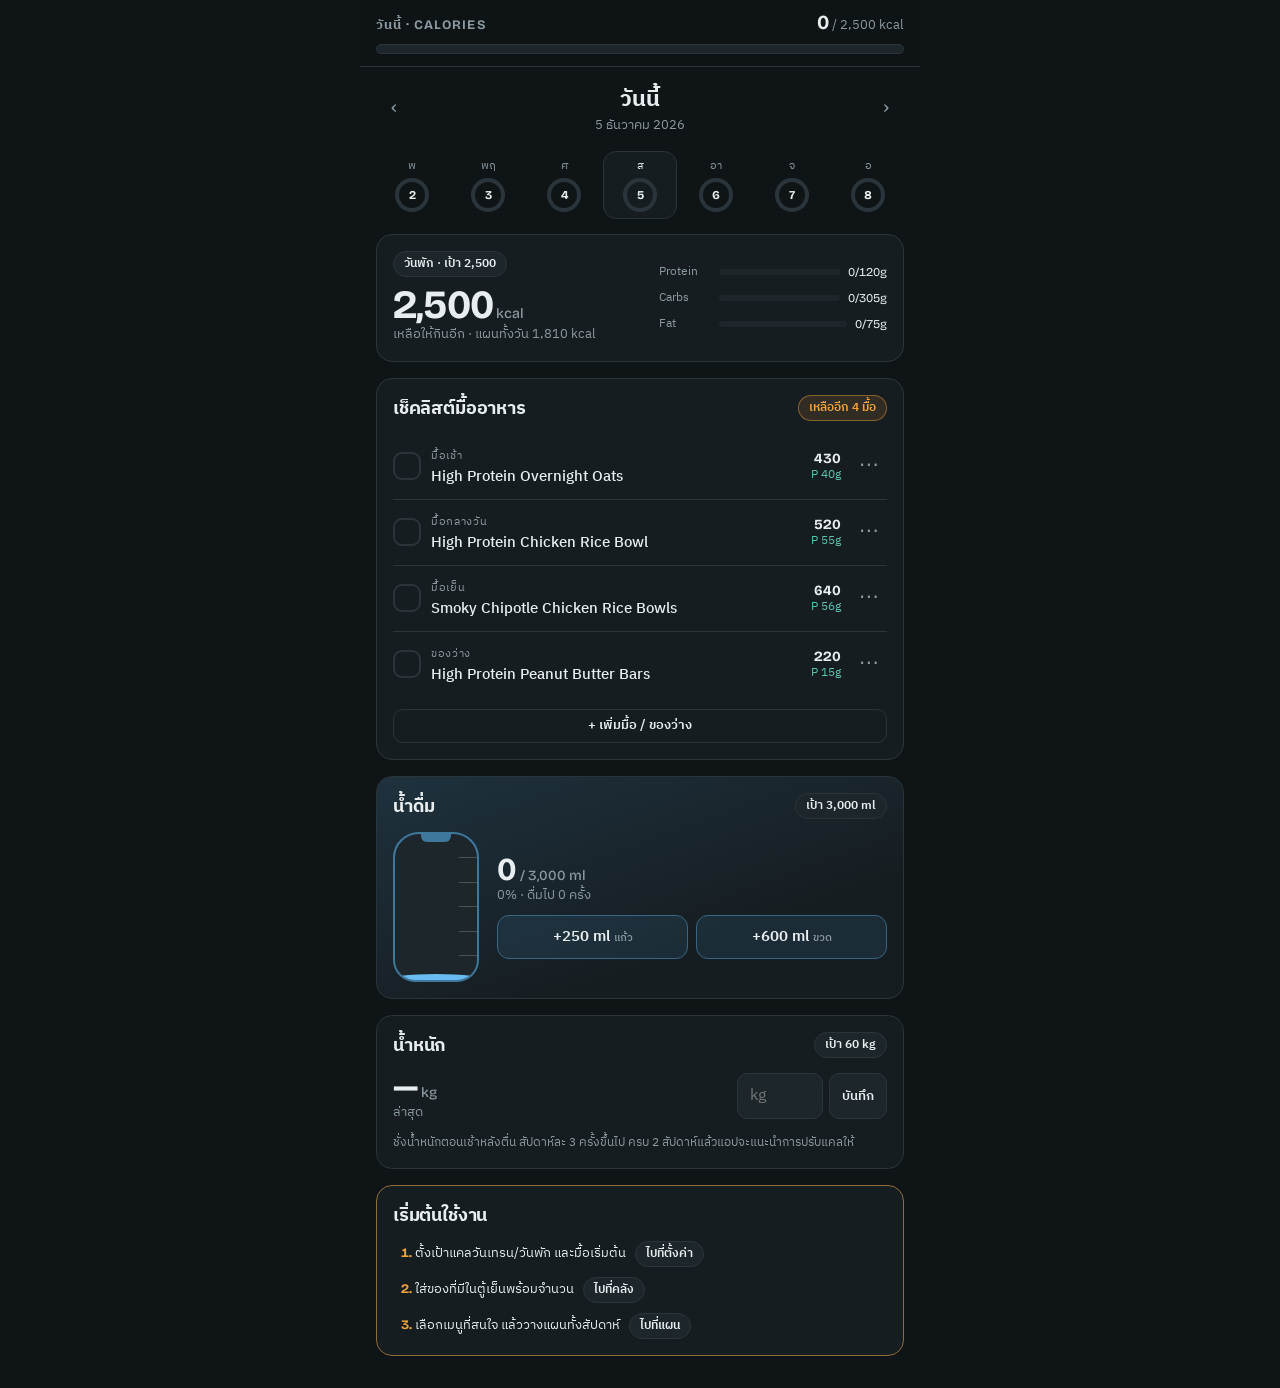
==== meal/index.html @ 60c28402 "Mick Fit v2.0: training + meal prep in one PWA Co-Authored-By: Claude Opus 5.5 <noreply@anthropic.co" ====
<!DOCTYPE html>
<html lang="th" data-mode="dark">
<head>
<meta charset="utf-8">
<meta name="viewport" content="width=device-width, initial-scale=1, viewport-fit=cover">
<meta name="theme-color" content="#0f1417" id="meta-theme">
<title>Mick Meal Prep</title>
<link rel="preconnect" href="https://fonts.googleapis.com">
<link rel="preconnect" href="https://fonts.gstatic.com" crossorigin>
<link href="https://fonts.googleapis.com/css2?family=Bricolage+Grotesque:opsz,wght@12..96,500;12..96,700&family=IBM+Plex+Sans+Thai:wght@400;500;600&display=swap" rel="stylesheet">
<style>
/* Layout: phone-first single column, sticky kcal bar on top, tab bar at bottom, bottom sheets for editing */
:root{
  --bg:#0f1417; --surface:#161d21; --surface-2:#1d262b; --line:#2a353b;
  --text:#e8edef; --muted:#8b9aa1;
  --accent:#f2a33a; --accent-ink:#1d1305;
  --protein:#58c4ae; --carbs:#8ea6ff; --fat:#e889a6; --water:#4fb0ee;
  --good:#6cc38a; --warn:#f0c14b; --bad:#ef6b5b;
  --f-display:"Bricolage Grotesque","IBM Plex Sans Thai",system-ui,sans-serif;
  --f-body:"IBM Plex Sans Thai",system-ui,-apple-system,"Segoe UI",sans-serif;
  --r:16px;
  color-scheme:dark;
}
:root[data-mode="light"]{
  --bg:#eef1f2; --surface:#ffffff; --surface-2:#f4f6f7; --line:#dbe1e4;
  --text:#14191c; --muted:#5d6b72;
  --accent:#c9740a; --accent-ink:#ffffff;
  --protein:#13897a; --carbs:#4a63d6; --fat:#c2416b; --water:#1f86c9;
  --good:#2f8f53; --warn:#a87a00; --bad:#c9392b;
  color-scheme:light;
}
*{box-sizing:border-box}
html,body{height:100%}
body{margin:0;background:var(--bg);color:var(--text);font:400 15px/1.5 var(--f-body);-webkit-tap-highlight-color:transparent;-webkit-text-size-adjust:100%}
body.locked{overflow:hidden}
h1,h2,h3{font-family:var(--f-display);font-weight:700;margin:0;text-wrap:balance;letter-spacing:-.01em}
h2{font-size:18px}
h3{font-size:15px}
button,input,select,textarea{font:inherit;color:inherit}
button{cursor:pointer}
:focus-visible{outline:2px solid var(--accent);outline-offset:2px}
a{color:var(--accent)}
.num{font-family:var(--f-display);font-variant-numeric:tabular-nums}
.muted{color:var(--muted)}
.sm{font-size:13px}

.app{max-width:560px;margin:0 auto;min-height:100%;display:flex;flex-direction:column}
.topbar{position:sticky;top:0;z-index:20;background:color-mix(in srgb,var(--bg) 90%,transparent);-webkit-backdrop-filter:blur(14px);backdrop-filter:blur(14px);padding:calc(env(safe-area-inset-top) + 10px) 16px 12px;border-bottom:1px solid var(--line);display:flex;flex-direction:column;gap:8px}
.kbar-row{display:flex;justify-content:space-between;align-items:baseline;gap:12px}
.brand{font:700 13px var(--f-display);letter-spacing:.08em;text-transform:uppercase;color:var(--muted)}
.kbar-num{font-size:13px;color:var(--muted)}
.kbar-num b{font:700 20px var(--f-display);color:var(--text);font-variant-numeric:tabular-nums}
.track{height:10px;border-radius:99px;background:var(--surface-2);overflow:hidden;border:1px solid var(--line)}
.fill{height:100%;border-radius:99px;background:var(--accent);transition:width .4s ease}
.fill.over{background:var(--warn)}
.track.thin{height:6px;border:0}

main{flex:1;padding:16px 16px 32px;display:flex;flex-direction:column;gap:16px}
.card{background:var(--surface);border:1px solid var(--line);border-radius:var(--r);padding:16px;display:flex;flex-direction:column;gap:12px}
.card-head{display:flex;justify-content:space-between;align-items:center;gap:8px}
.sec-head{display:flex;justify-content:space-between;align-items:center;gap:8px}

.banner{margin:12px 16px 0;padding:10px 12px;border-radius:12px;background:color-mix(in srgb,var(--warn) 14%,var(--surface));border:1px solid color-mix(in srgb,var(--warn) 40%,var(--line));font-size:13px}

/* buttons */
.btn{border:1px solid var(--line);background:var(--surface-2);border-radius:12px;padding:10px 14px;font-weight:600;display:inline-flex;align-items:center;justify-content:center;gap:6px;min-height:42px}
.btn.primary{background:var(--accent);color:var(--accent-ink);border-color:transparent}
.btn.ghost{background:transparent}
.btn.danger{color:var(--bad);background:transparent;border-color:color-mix(in srgb,var(--bad) 40%,var(--line))}
.btn.sm{min-height:34px;padding:6px 12px;font-size:13px;border-radius:10px}
.btn.block{width:100%}
.icon-btn{border:0;background:transparent;width:36px;height:36px;border-radius:10px;display:inline-grid;place-items:center;color:var(--muted);font-size:20px;line-height:1}
.icon-btn:active{background:var(--surface-2)}
.btn-row{display:flex;gap:8px;flex-wrap:wrap}
.btn-row .btn{flex:1}

.pill{display:inline-flex;align-items:center;gap:4px;padding:3px 10px;border-radius:99px;font-size:12px;font-weight:600;border:1px solid var(--line);background:var(--surface-2);white-space:nowrap}
.pill.good{color:var(--good);border-color:color-mix(in srgb,var(--good) 45%,transparent);background:color-mix(in srgb,var(--good) 12%,transparent)}
.pill.warn{color:var(--warn);border-color:color-mix(in srgb,var(--warn) 45%,transparent);background:color-mix(in srgb,var(--warn) 12%,transparent)}
.pill.bad{color:var(--bad);border-color:color-mix(in srgb,var(--bad) 45%,transparent);background:color-mix(in srgb,var(--bad) 12%,transparent)}
.pill.accent{color:var(--accent);border-color:color-mix(in srgb,var(--accent) 45%,transparent);background:color-mix(in srgb,var(--accent) 12%,transparent)}
button.pill{cursor:pointer}

/* today */
.daynav{display:flex;align-items:center;justify-content:space-between;gap:8px}
.daynav h1{font-size:22px}
.daynav .sub{font-size:13px;color:var(--muted)}
.week{display:grid;grid-template-columns:repeat(7,1fr);gap:4px}
.wday{border:0;background:transparent;display:flex;flex-direction:column;align-items:center;gap:4px;padding:6px 0;border-radius:12px;color:var(--muted);font-size:11px}
.wday[aria-current="date"]{background:var(--surface);color:var(--text);outline:1px solid var(--line)}
.ring{width:34px;height:34px;border-radius:50%;display:grid;place-items:center;position:relative}
.ring::after{content:"";position:absolute;inset:4px;border-radius:50%;background:var(--bg)}
.wday[aria-current="date"] .ring::after{background:var(--surface)}
.ring span{position:relative;z-index:1;font:700 12px var(--f-display);color:var(--text)}

.macros{display:grid;grid-template-columns:1.1fr 1fr;gap:16px;align-items:center}
.big{font:700 40px/1 var(--f-display);font-variant-numeric:tabular-nums;letter-spacing:-.02em}
.big small{font-size:14px;color:var(--muted);font-weight:500;letter-spacing:0}
.mrow{display:grid;grid-template-columns:52px 1fr auto;align-items:center;gap:8px;font-size:12px}
.mrow .lbl{color:var(--muted)}
.mrow .val{font-variant-numeric:tabular-nums;font-family:var(--f-display);font-size:12px}
.macro-list{display:flex;flex-direction:column;gap:8px}

.checklist{list-style:none;margin:0;padding:0;display:flex;flex-direction:column}
.check-item{display:grid;grid-template-columns:auto 1fr auto auto;align-items:center;gap:10px;padding:10px 0;border-top:1px solid var(--line)}
.check-item:first-child{border-top:0}
.cbox{width:28px;height:28px;border-radius:9px;border:2px solid var(--line);background:transparent;display:grid;place-items:center;padding:0;color:var(--accent-ink)}
.cbox svg{width:16px;height:16px;opacity:0}
.cbox[aria-pressed="true"]{background:var(--accent);border-color:var(--accent)}
.cbox[aria-pressed="true"] svg{opacity:1}
.ci-main{min-width:0;border:0;background:transparent;text-align:left;padding:0}
.ci-slot{font-size:11px;color:var(--muted);text-transform:uppercase;letter-spacing:.06em}
.ci-name{font-weight:500;overflow:hidden;text-overflow:ellipsis;white-space:nowrap;display:block}
.check-item.done .ci-name{color:var(--muted);text-decoration:line-through;text-decoration-color:color-mix(in srgb,var(--muted) 60%,transparent)}
.ci-kcal{text-align:right;font-size:12px;color:var(--muted);line-height:1.3}
.ci-kcal b{display:block;color:var(--text);font:700 14px var(--f-display);font-variant-numeric:tabular-nums}

/* water */
.water-card{background:linear-gradient(160deg,color-mix(in srgb,var(--water) 14%,var(--surface)),var(--surface) 70%)}
.water-body{display:grid;grid-template-columns:86px 1fr;gap:18px;align-items:center}
.bottle{width:86px;height:150px;border-radius:26px 26px 22px 22px;border:2px solid color-mix(in srgb,var(--water) 55%,var(--line));position:relative;overflow:hidden;background:var(--surface-2)}
.bottle::before{content:"";position:absolute;top:-2px;left:26px;right:26px;height:10px;background:color-mix(in srgb,var(--water) 55%,var(--line));border-radius:0 0 6px 6px;z-index:2}
.bottle .wfill{position:absolute;left:0;right:0;bottom:0;background:linear-gradient(180deg,color-mix(in srgb,var(--water) 85%,white),var(--water));transition:height .5s ease}
.bottle .wfill::before{content:"";position:absolute;top:-6px;left:-10%;width:120%;height:12px;border-radius:50%;background:color-mix(in srgb,var(--water) 85%,white)}
.bottle .marks{position:absolute;inset:0;display:flex;flex-direction:column;justify-content:space-evenly;z-index:1;pointer-events:none}
.bottle .marks i{display:block;height:1px;width:18px;margin-left:auto;background:color-mix(in srgb,var(--text) 22%,transparent)}
.wnum{font:700 32px/1 var(--f-display);font-variant-numeric:tabular-nums}
.wnum small{font-size:14px;color:var(--muted);font-weight:500}
.wbtns{display:grid;grid-template-columns:1fr 1fr;gap:8px;margin-top:10px}
.wbtn{border:1px solid color-mix(in srgb,var(--water) 40%,var(--line));background:color-mix(in srgb,var(--water) 10%,transparent);color:var(--text);border-radius:12px;min-height:44px;font-weight:600}
.wcustom{display:flex;gap:8px;margin-top:8px}
.wcustom input{flex:1;min-width:0}

/* lists */
.search{width:100%}
.chips{display:flex;gap:6px;overflow-x:auto;padding-bottom:2px;scrollbar-width:none}
.chips::-webkit-scrollbar{display:none}
.chip{border:1px solid var(--line);background:transparent;border-radius:99px;padding:6px 12px;font-size:13px;white-space:nowrap;color:var(--muted)}
.chip[aria-pressed="true"]{background:var(--text);color:var(--bg);border-color:var(--text)}
.list{display:flex;flex-direction:column;gap:10px}
.item{background:var(--surface);border:1px solid var(--line);border-radius:14px;padding:14px;display:grid;grid-template-columns:1fr auto;gap:6px 12px;align-items:center;text-align:left;width:100%}
.item .t{font-weight:600}
.item .meta{font-size:12px;color:var(--muted);display:flex;gap:10px;flex-wrap:wrap}
.item .kc{text-align:right;font:700 18px var(--f-display);font-variant-numeric:tabular-nums}
.item .kc small{display:block;font:500 11px var(--f-body);color:var(--muted)}
.mtag{font-variant-numeric:tabular-nums}
.mtag.p{color:var(--protein)} .mtag.c{color:var(--carbs)} .mtag.f{color:var(--fat)}
.empty{padding:28px 16px;text-align:center;color:var(--muted);border:1px dashed var(--line);border-radius:14px;display:flex;flex-direction:column;gap:12px;align-items:center}

.seg{display:grid;grid-template-columns:1fr 1fr;background:var(--surface);border:1px solid var(--line);border-radius:12px;padding:3px}
.seg button{border:0;background:transparent;border-radius:9px;padding:8px;font-weight:600;color:var(--muted)}
.seg button[aria-pressed="true"]{background:var(--surface-2);color:var(--text);box-shadow:0 1px 0 var(--line)}

.stock-row{display:grid;grid-template-columns:1fr auto;gap:4px 10px;align-items:center;padding:12px 0;border-top:1px solid var(--line)}
.stock-row:first-child{border-top:0}
.stock-row .nm{border:0;background:transparent;text-align:left;padding:0;font-weight:500}
.stock-row .sub{font-size:12px;color:var(--muted);grid-column:1/-1;display:flex;gap:10px;flex-wrap:wrap}
.shop-row{display:grid;grid-template-columns:auto 1fr auto;gap:10px;align-items:center;padding:12px 0;border-top:1px solid var(--line)}
.shop-row:first-child{border-top:0}
.cat-h{font-size:11px;letter-spacing:.08em;text-transform:uppercase;color:var(--muted);margin-top:4px}

.stat-grid{display:grid;grid-template-columns:repeat(3,1fr);gap:8px}
.stat{background:var(--surface-2);border-radius:12px;padding:10px;display:flex;flex-direction:column;gap:2px}
.stat b{font:700 18px var(--f-display);font-variant-numeric:tabular-nums}
.stat span{font-size:11px;color:var(--muted)}

/* forms */
input[type=text],input[type=number],input[type=url],input[type=date],input[type=search],select,textarea{width:100%;background:var(--surface-2);border:1px solid var(--line);border-radius:10px;padding:10px 12px;min-height:42px;font-size:16px}
textarea{min-height:110px;resize:vertical;line-height:1.5}
.fld{display:flex;flex-direction:column;gap:4px}
.fld>span,.mini>span{font-size:12px;color:var(--muted)}
.grid2{display:grid;grid-template-columns:1fr 1fr;gap:10px}
.grid4{display:grid;grid-template-columns:repeat(4,1fr);gap:8px}
.grid4 input{padding:10px 8px}
.form{display:flex;flex-direction:column;gap:12px}
.rows{display:flex;flex-direction:column;gap:8px}
.row-ed{display:grid;grid-template-columns:repeat(6,1fr) 32px;gap:6px;align-items:end;padding:10px;border:1px solid var(--line);border-radius:12px;background:color-mix(in srgb,var(--surface-2) 50%,transparent)}
.row-ed .mini{display:flex;flex-direction:column;gap:2px;min-width:0}
.row-ed .mini input{padding:8px;min-height:38px;font-size:15px}
.w6{grid-column:span 6}.w4{grid-column:span 4}.w3{grid-column:span 3}.w2{grid-column:span 2}.w1{grid-column:span 1}
.row-ed .del{grid-column:7;grid-row:1;align-self:start}
.divider{height:1px;background:var(--line);margin:4px 0}
.hint{font-size:12px;color:var(--muted)}

/* detail */
.d-macros{display:grid;grid-template-columns:repeat(4,1fr);gap:8px}
.d-macros div{background:var(--surface-2);border-radius:12px;padding:10px 8px;text-align:center}
.d-macros b{display:block;font:700 18px var(--f-display);font-variant-numeric:tabular-nums}
.d-macros span{font-size:11px;color:var(--muted)}
.ing{list-style:none;margin:0;padding:0}
.ing li{display:flex;justify-content:space-between;gap:12px;padding:8px 0;border-top:1px solid var(--line)}
.ing li .num{white-space:nowrap}
.ing li:first-child{border-top:0}
.steps{white-space:pre-wrap;margin:0}
.source{display:flex;gap:12px;align-items:center;padding:12px;border-radius:12px;border:1px solid var(--line);background:var(--surface-2)}
.source .bk{width:34px;height:44px;border-radius:4px 8px 8px 4px;background:var(--accent);flex:none;box-shadow:inset 4px 0 0 color-mix(in srgb,black 25%,transparent)}
.link-out{font-size:13px;overflow-wrap:anywhere}

/* sheet */
#sheet-wrap{position:fixed;inset:0;z-index:50;display:flex;align-items:flex-end;justify-content:center}
#sheet-wrap[hidden]{display:none}
.backdrop{position:absolute;inset:0;background:rgb(0 0 0 / .55);border:0;padding:0}
#sheet{position:relative;width:100%;max-width:560px;max-height:92%;background:var(--surface);border-radius:20px 20px 0 0;border:1px solid var(--line);border-bottom:0;display:flex;flex-direction:column;animation:up .22s ease}
@keyframes up{from{transform:translateY(24px);opacity:.6}to{transform:none;opacity:1}}
#sheet>header{display:flex;justify-content:space-between;align-items:center;padding:14px 12px 10px 18px;border-bottom:1px solid var(--line)}
#sheet-body{overflow-y:auto;padding:16px 18px;display:flex;flex-direction:column;gap:14px;-webkit-overflow-scrolling:touch}
#sheet-foot{padding:12px 18px calc(12px + env(safe-area-inset-bottom));border-top:1px solid var(--line);display:flex;gap:8px}
#sheet-foot:empty{display:none}
#sheet-foot .btn{flex:1}

#confirm{position:fixed;inset:0;z-index:60;display:grid;place-items:center;padding:24px;background:rgb(0 0 0 / .55)}
#confirm[hidden]{display:none}
#confirm .box{background:var(--surface);border:1px solid var(--line);border-radius:18px;padding:18px;max-width:340px;width:100%;display:flex;flex-direction:column;gap:14px}

#viewer{position:fixed;inset:0;z-index:80;background:#000;overflow:auto;-webkit-overflow-scrolling:touch;padding:calc(env(safe-area-inset-top) + 52px) 0 calc(env(safe-area-inset-bottom) + 16px)}
#viewer[hidden]{display:none}
#viewer img{display:block;width:100%;max-width:900px;margin:0 auto}
.viewer-x{position:fixed;top:calc(env(safe-area-inset-top) + 8px);right:12px;width:40px;height:40px;border-radius:50%;border:0;background:rgb(255 255 255 / .16);color:#fff;font-size:24px;z-index:81}
.item.has-img{grid-template-columns:72px 1fr auto;padding:10px;gap:4px 12px}
.item.has-img .meta{margin-top:2px}
.thumb{width:72px;height:72px;border-radius:10px;object-fit:cover;grid-row:span 1;background:var(--surface-2);display:block}
.thumb.ph{background:repeating-linear-gradient(135deg,var(--surface-2) 0 8px,var(--line) 8px 9px)}
.hero{width:100%;aspect-ratio:16/10;object-fit:cover;border-radius:14px;display:block;background:var(--surface-2)}
.desc{margin:0;color:var(--muted);font-style:italic}
ol.steps{margin:0;padding-left:22px;display:flex;flex-direction:column;gap:10px;white-space:normal}
ol.steps li::marker{color:var(--accent);font-family:var(--f-display);font-weight:700}
.img-ed{display:flex;flex-direction:column;gap:8px}
.img-ed img{width:100%;aspect-ratio:16/10;object-fit:cover;border-radius:12px}
.img-ed .ph{display:grid;place-items:center;aspect-ratio:16/10;border:1px dashed var(--line);border-radius:12px;color:var(--muted);font-size:13px}
.seg.seg3{grid-template-columns:1fr 1fr 1fr}
.seg.seg3 button{font-size:13px;padding:8px 4px}
.sortbar{display:flex;align-items:center;gap:10px}
.sortbar .seg{flex:1}
.sortbar .seg button{font-size:12px;padding:6px}
.ing li .nm{flex:1}
.mk{width:20px;height:20px;border-radius:50%;flex:none;display:grid;place-items:center;font:700 11px var(--f-display);border:1px solid var(--line);color:var(--muted);margin-top:2px}
.mk.good{background:color-mix(in srgb,var(--good) 18%,transparent);color:var(--good);border-color:color-mix(in srgb,var(--good) 45%,transparent)}
.mk.warn{background:color-mix(in srgb,var(--warn) 18%,transparent);color:var(--warn);border-color:color-mix(in srgb,var(--warn) 45%,transparent)}
.mk.bad{background:color-mix(in srgb,var(--bad) 16%,transparent);color:var(--bad);border-color:color-mix(in srgb,var(--bad) 45%,transparent)}
.cov{border:1px solid var(--line);background:var(--surface-2);border-radius:12px;padding:12px;display:flex;flex-direction:column;gap:8px}
.cov-head{display:flex;justify-content:space-between;align-items:center;gap:8px}
.cov .btn{align-self:flex-start}
.btn.fav-on{color:var(--accent);border-color:color-mix(in srgb,var(--accent) 50%,var(--line))}
.star{color:var(--accent)}
.cook-row{display:flex;align-items:center;gap:8px;padding:10px 0;border-top:1px solid var(--line)}
.cook-row:first-child{border-top:0}
.cook-main{flex:1;min-width:0;display:flex;gap:10px;align-items:center;border:0;background:transparent;padding:0;text-align:left}
.cook-main .t{display:block;font-weight:600;line-height:1.3}
.cook-main .meta{display:flex;gap:8px;align-items:center;flex-wrap:wrap;font-size:12px;color:var(--muted);margin-top:2px}
.cook-main .miss{display:block;font-size:12px;color:var(--bad);margin-top:3px}
.cook-main .miss.ok{color:var(--good)}
.thumb.sm{width:54px;height:54px;border-radius:9px;flex:none}
.stk{display:block;font-size:12px;color:var(--muted);margin-top:1px}
.stk.short,.stk.low{color:var(--warn)}.stk.out,.stk.miss{color:var(--bad)}
.nowrap{white-space:nowrap}
.buy{color:var(--accent);font-weight:600}
.portion{display:flex;align-items:center;gap:6px;padding:8px 12px;border:1px solid var(--line);border-radius:12px;font-size:14px}
.portion .icon-btn{border:1px solid var(--line);width:34px;height:34px}
.portion b{min-width:24px;text-align:center;font-size:18px}
.wbtn small{font-weight:500;color:var(--muted);font-size:11px}
.box-tag{color:var(--protein);font-weight:600}
.quick{display:flex;flex-direction:column;gap:6px;border-top:1px solid var(--line);padding-top:10px}
.chip.box{border-color:color-mix(in srgb,var(--protein) 50%,var(--line));color:var(--text)}
.chips.wrap{flex-wrap:wrap;overflow:visible}
.wk{gap:8px;padding:12px 14px}
.wk.is-today{border-color:color-mix(in srgb,var(--accent) 60%,var(--line))}
.wk.is-past{opacity:.6}
.wk-date{border:0;background:none;padding:0;text-align:left;font-size:15px}
.wk-list{display:flex;flex-direction:column;gap:2px}
.wk-e{border:0;background:none;padding:6px 0;text-align:left;font-size:14px;border-top:1px dashed var(--line);display:block;width:100%}
.wk-e:first-child{border-top:0}
.wk-e.done{color:var(--muted);text-decoration:line-through}
.wk-e .muted{font-size:12px;margin-right:4px}
.wt-row{display:flex;justify-content:space-between;align-items:center;gap:12px}
.wt-in{display:flex;gap:6px;width:150px}
.wt-in input{min-width:0}
.spark{width:100%;height:64px;display:block}
.days7{display:grid;grid-template-columns:repeat(7,1fr);gap:4px}
.days7 .chip{padding:6px 0;text-align:center}
.danger-zone summary{cursor:pointer;color:var(--bad);font-size:13px;font-weight:600}
.danger-zone[open]{display:flex;flex-direction:column;gap:8px}
details.done-list summary{cursor:pointer;list-style:none}
.onboard{border-color:color-mix(in srgb,var(--accent) 50%,var(--line))}
.onboard .pill{margin-left:6px}
#toast{position:fixed;left:50%;bottom:16px;transform:translate(-50%,20px);background:var(--text);color:var(--bg);padding:10px 16px;border-radius:12px;font-size:14px;font-weight:500;opacity:0;pointer-events:none;transition:.25s;z-index:70;max-width:calc(100% - 32px)}
#toast.show{opacity:1;transform:translate(-50%,0)}

nav.tabs{position:fixed;left:0;right:0;bottom:0;z-index:30;background:var(--surface);border-top:1px solid var(--line);padding:6px 8px calc(6px + env(safe-area-inset-bottom));display:flex;justify-content:center}
nav.tabs .inner{width:100%;max-width:560px;display:grid;grid-template-columns:repeat(5,1fr)}
.tab{border:0;background:transparent;color:var(--muted);display:flex;flex-direction:column;align-items:center;gap:2px;font:500 11px var(--f-body);padding:6px 0;border-radius:12px;position:relative}
.tab svg{width:23px;height:23px}
.tab[aria-current="page"]{color:var(--accent)}
.tab .badge{position:absolute;top:2px;left:calc(50% + 8px);min-width:17px;height:17px;border-radius:99px;background:var(--bad);color:#fff;font:700 10px/17px var(--f-display);padding:0 4px}
svg.i{fill:none;stroke:currentColor;stroke-width:1.8;stroke-linecap:round;stroke-linejoin:round}

.skel{height:84px;border-radius:var(--r);background:linear-gradient(90deg,var(--surface),var(--surface-2),var(--surface));background-size:200% 100%;animation:sh 1.2s infinite linear}
@keyframes sh{to{background-position:-200% 0}}
@media (prefers-reduced-motion:reduce){*{animation:none!important;transition:none!important}}
@media (max-width:380px){.macros{grid-template-columns:1fr}.big{font-size:34px}}
</style>
</head>
<body>
<div class="app">
  <header class="topbar" id="top"></header>
  <div id="banner"></div>
  <main id="view"></main>
</div>

<!-- Tab bar lives in the Mick Fit shell (../index.html); views switch via #today #plan #menu #stock #config -->

<div id="sheet-wrap" hidden>
  <button class="backdrop" data-act="sheet-close" aria-label="ปิด"></button>
  <section id="sheet" role="dialog" aria-modal="true" aria-labelledby="sheet-title">
    <header><h2 id="sheet-title"></h2><button class="icon-btn" data-act="sheet-close" aria-label="ปิด">×</button></header>
    <div id="sheet-body"></div>
    <footer id="sheet-foot"></footer>
  </section>
</div>

<div id="confirm" hidden>
  <div class="box" role="alertdialog" aria-labelledby="confirm-msg">
    <div id="confirm-msg"></div>
    <div class="btn-row"><button class="btn" data-act="confirm-no">ยกเลิก</button><button class="btn danger" data-act="confirm-yes" id="confirm-yes">ลบ</button></div>
  </div>
</div>
<div id="toast" role="status" aria-live="polite"></div>
<div id="viewer" hidden role="dialog" aria-modal="true" aria-label="หน้าต้นฉบับ"><button class="viewer-x" data-act="viewer-close" aria-label="ปิด">×</button><img id="viewer-img" alt=""></div>

<script>
/* ---------- helpers ---------- */
const $ = (s, r = document) => r.querySelector(s);
const esc = s => String(s ?? '').replace(/[&<>"']/g, c => ({'&':'&amp;','<':'&lt;','>':'&gt;','"':'&quot;',"'":'&#39;'}[c]));
const uid = () => Math.random().toString(36).slice(2, 10);
const clone = o => JSON.parse(JSON.stringify(o));
const num = v => { const n = parseFloat(v); return isFinite(n) ? n : 0; };
const fmt = n => Math.round(num(n)).toLocaleString('en-US');
const money = n => 'A$' + num(n).toFixed(2);
const dkey = d => d.getFullYear() + '-' + String(d.getMonth() + 1).padStart(2, '0') + '-' + String(d.getDate()).padStart(2, '0');
const todayKey = () => dkey(new Date());
const kdate = k => { const [y, m, d] = k.split('-').map(Number); return new Date(y, m - 1, d); };
const addDays = (k, n) => { const d = kdate(k); d.setDate(d.getDate() + n); return dkey(d); };
const thDate = (k, o) => kdate(k).toLocaleDateString('th-TH-u-ca-gregory', o);
const safeUrl = u => /^https?:\/\//i.test(String(u || '').trim()) ? String(u).trim() : '';
const host = u => { try { return new URL(u).hostname.replace(/^www\./, ''); } catch (e) { return u; } };
const ICON = {
  plan:'<rect x="3" y="4" width="18" height="17" rx="3"/><path d="M3 9h18M8 2.5v3M16 2.5v3M7 13h3M7 17h3M14 13h3M14 17h3"/>',
  today:'<rect x="3" y="5" width="18" height="16" rx="3"/><path d="M8 3v4M16 3v4M8.5 13.5l2.5 2.5 4.5-5"/>',
  menu:'<path d="M5 5.5A2.5 2.5 0 0 1 7.5 3H19v15H7.5A2.5 2.5 0 0 0 5 20.5z"/><path d="M5 20.5A2.5 2.5 0 0 1 7.5 18H19v3H7.5"/><path d="M9 7.5h6"/>',
  prep:'<rect x="3" y="9" width="18" height="11" rx="2.5"/><path d="M2 9h20M8 9V6.5A1.5 1.5 0 0 1 9.5 5h5A1.5 1.5 0 0 1 16 6.5V9M8 14h8"/>',
  stock:'<path d="M3.5 10h17l-1.8 9.2a1.5 1.5 0 0 1-1.5 1.3H6.8a1.5 1.5 0 0 1-1.5-1.3z"/><path d="M8 10l4-6 4 6M9.5 14v3M14.5 14v3"/>',
  config:'<path d="M4 7h9M17 7h3M4 17h3M11 17h9"/><circle cx="15" cy="7" r="2"/><circle cx="9" cy="17" r="2"/>'
};
const svg = k => `<svg class="i" viewBox="0 0 24 24" aria-hidden="true">${ICON[k]}</svg>`;
const CHECK = '<svg viewBox="0 0 24 24" aria-hidden="true" fill="none" stroke="currentColor" stroke-width="3" stroke-linecap="round" stroke-linejoin="round"><path d="M5 12.5l4.5 4.5L19 7.5"/></svg>';

/* ---------- state ---------- */
const DEFAULT_SETTINGS = {
  kcal: 2800, protein: 120, carbs: 380, fat: 80, water: 3000, cup: 250, bottle: 600, theme: 'dark',
  rest: { kcal: 2500, protein: 120, carbs: 305, fat: 75 }, trainDays: [0, 1, 2, 3, 5],
  goalKg: 60, gainRate: 0.25, favs: [], quick: [], filter: { minP: 0, maxKcal: 0, exclude: '', lowVeg: false },
  slots: [{ id: 's1', name: 'มื้อเช้า', recipeId: '' }, { id: 's2', name: 'มื้อกลางวัน', recipeId: '' }, { id: 's3', name: 'มื้อเย็น', recipeId: '' }]
};
const S = { settings: clone(DEFAULT_SETTINGS), body: { weights: [] }, base: [], over: {}, recipes: [], preps: [], pantry: [], days: {} };
const UI = { tab: 'today', sel: todayKey(), cat: 'ทั้งหมด', book: 'ทั้งหมด', sort: 'book', planSeg: 'week', week: '', q: '', seg: 'have', loaded: false, mode: 'loading', readOnly: false };

const SAMPLE = () => ({
  settings: { slots: [
    { id: 's1', name: 'มื้อเช้า', recipeId: 'ep-02' }, { id: 's2', name: 'มื้อกลางวัน', recipeId: 'ep-41' },
    { id: 's3', name: 'มื้อเย็น', recipeId: 'ff-01' }, { id: 's4', name: 'ของว่าง', recipeId: 'ep-10' }] },
  preps: [], pantry: [], days: {}, body: { weights: [] }
});
const baseRecipe = id => S.base.find(r => r.id === id);
function rebuildRecipes() {
  const out = [], seen = new Set();
  S.base.forEach(b => { const o = S.over[b.id]; seen.add(b.id); if (o && o.deleted) return; out.push(o ? { ...b, ...o, cookbook: true } : { ...b, cookbook: true }); });
  Object.values(S.over).forEach(o => { if (!seen.has(o.id) && !o.deleted) out.push(o); });
  S.recipes = out;
}
const imgSrc = r => r && (r.imageAsset ? '/_blob/' + r.imageAsset : r.imageData || r.image || '');
const servingsOf = r => { const y = String(r && r.yield || ''); const m = y.match(/(\d+)\s*servings/i) || y.match(/(\d+)/); return m ? +m[1] : 1; };
const qtyNum = q => { const s = String(q ?? '').trim(); let m = s.match(/^(\d+)\/(\d+)/); if (m) return m[1] / m[2]; m = s.match(/^\d+(?:\.\d+)?/); return m ? +m[0] : NaN; };

const recipe = id => S.recipes.find(r => r.id === id);
const daysBetween = (a, b) => Math.round((kdate(b) - kdate(a)) / 864e5);
/* train / rest day: read from the training program (gtl.program.v1, written by the training screens).
   A day switched by hand on the วันนี้ page (d.mode) still wins. trainDays is only a fallback before
   the training screens have saved a program. */
const PROG_KEY = 'gtl.program.v1', DOW = ['sun', 'mon', 'tue', 'wed', 'thu', 'fri', 'sat'];
let progRest; // { mon: false, ..., sun: true } or null; undefined = read again
function programRest() {
  if (progRest === undefined) {
    try { const p = JSON.parse(localStorage.getItem(PROG_KEY) || 'null'); progRest = p && p.days ? Object.fromEntries(DOW.map(d => [d, !!(p.days[d] && p.days[d].rest)])) : null; } catch (e) { progRest = null; }
  }
  return progRest;
}
const isTrain = k => { const d = S.days[k]; if (d && d.mode) return d.mode === 'train'; const pr = programRest(); return pr ? !pr[DOW[kdate(k).getDay()]] : (S.settings.trainDays || []).includes(kdate(k).getDay()); };
function targetsFor(k) {
  const st = S.settings, r = st.rest || {};
  return isTrain(k) ? { kcal: num(st.kcal), protein: num(st.protein), carbs: num(st.carbs), fat: num(st.fat), train: true }
    : { kcal: num(r.kcal) || num(st.kcal), protein: num(r.protein) || num(st.protein), carbs: num(r.carbs) || num(st.carbs), fat: num(r.fat) || num(st.fat), train: false };
}
const weekStart = k => addDays(k, -((kdate(k).getDay() + 6) % 7));
const prep = id => S.preps.find(p => p.id === id);
const boxExp = p => p.cookedOn ? addDays(p.cookedOn, num(p.shelfDays) || 3) : '';
const boxDaysLeft = p => p.cookedOn ? daysBetween(todayKey(), boxExp(p)) : null;
const boxesAvail = () => S.preps.filter(p => p.cookedOn && num(p.boxesLeft) > 0);
function expiryText(n) { return n == null ? '' : n < 0 ? `เลยวันหมดอายุ ${-n} วัน` : n === 0 ? 'หมดอายุวันนี้' : n === 1 ? 'หมดอายุพรุ่งนี้' : `หมดอายุใน ${n} วัน`; }
const expiryCls = n => n == null ? '' : n <= 0 ? 'bad' : n <= 1 ? 'warn' : '';
const macrosOf = e => {
  const r = e.recipeId && recipe(e.recipeId);
  const s = r ? num(e.servings || 1) : 1;
  const src = r || e;
  return { kcal: num(src.kcal) * s, protein: num(src.protein) * s, carbs: num(src.carbs) * s, fat: num(src.fat) * s };
};
const entryName = e => { const r = e.recipeId && recipe(e.recipeId); return r ? r.name + (num(e.servings) !== 1 && e.servings ? ` ×${e.servings}` : '') : (e.name || 'ไม่ระบุ'); };
const makeDay = k => ({ date: k, water: 0, waterLog: [], entries: (S.settings.slots || []).map((s, i) => ({ id: `t${i}-${s.id || i}`, slot: s.name, recipeId: s.recipeId || '', servings: 1, name: '', kcal: 0, protein: 0, carbs: 0, fat: 0, done: false })) });
const getDay = k => S.days[k] || makeDay(k);
const ensureDay = k => { if (!S.days[k]) S.days[k] = makeDay(k); return S.days[k]; };
const totals = day => day.entries.filter(e => e.done).reduce((a, e) => { const m = macrosOf(e); a.kcal += m.kcal; a.protein += m.protein; a.carbs += m.carbs; a.fat += m.fat; return a; }, { kcal: 0, protein: 0, carbs: 0, fat: 0 });
const planned = day => day.entries.reduce((a, e) => a + macrosOf(e).kcal, 0);
const shopList = () => S.pantry.filter(p => p.status !== 'have' || p.toBuy);
const ingPrice = i => i.price !== '' && i.price != null ? num(i.price) : num((findPantry(i) || {}).price);
const prepCost = p => (p.ingredients || []).reduce((a, i) => a + ingPrice(i), 0);

/* ---------- pantry ↔ recipe matching ---------- */
const TH = [
  ['อกไก่', 'chicken breast'], ['สะโพกไก่', 'chicken thigh'], ['ไก่งวงบด', 'turkey mince'], ['ไก่งวง', 'turkey'], ['ไก่บด', 'chicken mince'], ['ไก่', 'chicken'],
  ['หมูสับ', 'pork mince'], ['หมูบด', 'pork mince'], ['สันในหมู', 'pork tenderloin'], ['หมู', 'pork'], ['เบคอน', 'bacon'], ['แฮม', 'ham'],
  ['เนื้อบด', 'beef mince'], ['เนื้อสับ', 'beef mince'], ['สเต็ก', 'steak'], ['เนื้อวัว', 'beef'], ['เนื้อ', 'beef'],
  ['แซลมอน', 'salmon'], ['ทูน่า', 'tuna'], ['กุ้ง', 'prawn, shrimp'], ['ปลาคอด', 'cod'], ['ปลา', 'fish'], ['เต้าหู้', 'tofu'],
  ['ไข่ขาว', 'egg white'], ['ไข่', 'egg'],
  ['ข้าวหอมมะลิ', 'jasmine rice, white rice, rice'], ['ข้าวกล้อง', 'brown rice'], ['ข้าวบาสมาติ', 'basmati rice'], ['ข้าว', 'rice'],
  ['ข้าวโอ๊ต', 'oat'], ['โอ๊ต', 'oat'], ['พาสต้า', 'pasta, penne, spaghetti, macaroni'], ['สปาเก็ตตี้', 'spaghetti'], ['บะหมี่', 'noodle'], ['เส้น', 'noodle'],
  ['ขนมปัง', 'bread'], ['แผ่นแป้ง', 'tortilla, wrap'], ['ตอร์ติญ่า', 'tortilla'], ['แป้งสาลี', 'plain flour'], ['แป้ง', 'flour'],
  ['มันหวาน', 'sweet potato'], ['มันฝรั่ง', 'potato'], ['คูสคูส', 'couscous'], ['ควินัว', 'quinoa'],
  ['นมจืด', 'milk'], ['นม', 'milk'], ['กรีกโยเกิร์ต', 'greek yogurt'], ['โยเกิร์ต', 'yogurt'], ['สกีร์', 'skyr'],
  ['ครีมชีส', 'cream cheese'], ['คอทเทจชีส', 'cottage cheese'], ['เชดดาร์', 'cheddar'], ['มอสซาเรลลา', 'mozzarella'], ['พาร์เมซาน', 'parmesan'], ['เฟต้า', 'feta'], ['ริคอตต้า', 'ricotta'], ['ชีส', 'cheese'], ['เนย', 'butter'],
  ['น้ำผึ้ง', 'honey'], ['เมเปิ้ล', 'maple syrup'], ['ซีอิ๊ว', 'soy sauce'], ['ซอสถั่วเหลือง', 'soy sauce'], ['น้ำปลา', 'fish sauce'], ['ซอสหอยนางรม', 'oyster sauce'],
  ['ซอสมะเขือเทศ', 'ketchup'], ['มายองเนส', 'mayonnaise'], ['มัสตาร์ด', 'mustard'], ['ศรีราชา', 'sriracha'], ['ซอสพริก', 'hot sauce, chilli sauce'], ['ซอสบาร์บีคิว', 'bbq sauce'],
  ['น้ำมันมะกอก', 'olive oil, cooking oil, neutral oil, oil'], ['น้ำมัน', 'oil'], ['น้ำส้มสายชู', 'vinegar'],
  ['กระเทียมผง', 'garlic powder'], ['กระเทียม', 'garlic'], ['หอมใหญ่', 'onion'], ['หัวหอม', 'onion'], ['ต้นหอม', 'spring onion'], ['ขิง', 'ginger'], ['พริกหยวก', 'bell pepper'], ['พริกหวาน', 'bell pepper'], ['พริก', 'chilli'],
  ['บรอกโคลี', 'broccoli'], ['ผักโขม', 'spinach'], ['มะเขือเทศ', 'tomato'], ['ข้าวโพด', 'sweetcorn, corn'], ['แครอท', 'carrot'], ['เห็ด', 'mushroom'], ['ผักกาดหอม', 'lettuce'], ['แตงกวา', 'cucumber'], ['อะโวคาโด', 'avocado'], ['ถั่วดำ', 'black bean'], ['ถั่วลันเตา', 'pea'], ['ถั่วลูกไก่', 'chickpea'],
  ['มะนาว', 'lime, lemon'], ['เลมอน', 'lemon'], ['กล้วย', 'banana'], ['สตรอว์เบอร์รี', 'strawberry'], ['บลูเบอร์รี', 'blueberry'], ['ราสเบอร์รี', 'raspberry'], ['แอปเปิ้ล', 'apple'], ['มะม่วง', 'mango'], ['สับปะรด', 'pineapple'],
  ['อัลมอนด์', 'almond'], ['เนยถั่ว', 'peanut butter'], ['ถั่วลิสง', 'peanut'], ['เมล็ดเจีย', 'chia seed'], ['งา', 'sesame'],
  ['เวย์', 'whey protein powder, whey protein, protein powder'], ['กราโนล่า', 'granola'], ['ซีเรียล', 'cereal'], ['ช็อกโกแลต', 'chocolate'], ['โกโก้', 'cocoa'], ['น้ำตาล', 'sugar'], ['ผงฟู', 'baking powder'], ['วานิลลา', 'vanilla'],
  ['ปาปริก้า', 'paprika'], ['ยี่หร่า', 'cumin'], ['อบเชย', 'cinnamon'], ['ออริกาโน', 'oregano'], ['พริกไทย', 'black pepper'], ['เกลือ', 'salt']
].sort((a, b) => b[0].length - a[0].length);
const DROP = new Set('raw skinless boneless fresh frozen dry dried canned tinned drained rinsed finely thinly roughly chopped diced sliced grated minced crushed shredded cubed large medium small extra light lowfat low fat reduced free plain 0 unsweetened natural lean cooked uncooked readytoeat ready to eat semiskimmed skimmed whole ripe peeled deveined cut into piece pieces of a an the pinch handful optional taste for serving garnish and or about approx kcal per weight trimmed divided beaten softened melted room temperature pack packet bunch clove cloves can tin x'.split(' '));
const EXCL = new Set(['vinegar', 'wine', 'flour', 'noodle', 'paper', 'powder', 'sauce', 'stock', 'broth', 'extract', 'oil', 'butter', 'seed', 'paste', 'flake', 'cube', 'bouillon', 'syrup', 'chip', 'crumb', 'breadcrumb', 'cake', 'ketchup', 'mayonnaise']);
const sing = w => w.length > 4 && w.endsWith('ies') ? w.slice(0, -3) + 'y' : w.length > 4 && w.endsWith('oes') ? w.slice(0, -2) : w.length > 3 && w.endsWith('s') && !w.endsWith('ss') ? w.slice(0, -1) : w;
const toks = s => String(s || '').toLowerCase().replace(/\([^)]*\)?/g, ' ').split(/[,;:]/)[0].replace(/low-fat|semi-skimmed|ready-to-eat|reduced-fat|fat-free/g, ' ').split(/[^a-zà-ÿ]+/).filter(Boolean).map(sing).filter(w => !DROP.has(w));
const ingCache = new Map();
function ingInfo(i) {
  const k = i.name; if (ingCache.has(k)) return ingCache.get(k);
  const t = toks(i.name), raw = String(i.name || '').toLowerCase();
  const optional = /optional|to serve|for serving|garnish|toppings?\b/.test(raw) && !i.qty;
  const basic = !t.length || /^(salt|black pepper|pepper|salt pepper|water|ice|cooking spray|ground black pepper|cold water|boiling water)$/.test(t.join(' ')) || (t.length <= 2 && t.includes('water'));
  const v = { t, optional, basic, label: (String(i.name || '').split(/[,(]/)[0].trim() || i.name) };
  ingCache.set(k, v); return v;
}
function keysOf(p) {
  const out = [], nm = String(p.name || '');
  String(p.aliases || '').split(',').map(x => x.trim()).filter(Boolean).forEach(x => out.push(x));
  const th = TH.find(([t]) => nm.includes(t)); if (th) th[1].split(',').forEach(x => out.push(x.trim()));
  if (/[a-z]/i.test(nm)) out.push(nm);
  const ts = out.map(toks).filter(t => t.length);
  ts.slice().forEach(t => { const h = t[t.length - 1]; if (t.length > 1 && HEAD.has(h)) ts.push([h]); });
  return ts;
}
const HEAD = new Set(['rice', 'milk', 'yogurt', 'pasta', 'noodle', 'cheese', 'bread', 'oat', 'sugar', 'tortilla', 'quinoa', 'couscous', 'honey']);
let keyCache = { sig: '', map: new Map() };
function pantryKeys() {
  const sig = S.pantry.map(p => p.id + '|' + p.name + '|' + (p.aliases || '')).join('~');
  if (keyCache.sig !== sig) { keyCache = { sig, map: new Map(S.pantry.map(p => [p.id, keysOf(p)])) }; }
  return keyCache.map;
}
const kmatch = (kt, it) => kt.every(w => it.includes(w)) && !it.some(w => EXCL.has(w) && !kt.includes(w));
function findPantry(ing) {
  const info = ingInfo(ing), km = pantryKeys();
  let best = null, bestLen = 0;
  for (const p of S.pantry) for (const kt of km.get(p.id) || []) if (kt.length > bestLen && kmatch(kt, info.t)) { best = p; bestLen = kt.length; }
  return best;
}
/* units: mass (g), volume (ml), count */
const UNIT = { g: ['m', 1], gram: ['m', 1], grams: ['m', 1], 'กรัม': ['m', 1], kg: ['m', 1000], 'กก': ['m', 1000], 'กิโล': ['m', 1000], 'กิโลกรัม': ['m', 1000], oz: ['m', 28.35], lb: ['m', 453.6],
  ml: ['v', 1], 'มล': ['v', 1], l: ['v', 1000], 'ลิตร': ['v', 1000], tsp: ['v', 5], 'ช้อนชา': ['v', 5], tbsp: ['v', 15], 'ช้อนโต๊ะ': ['v', 15], cup: ['v', 250], cups: ['v', 250],
  '': ['c', 1], 'ฟอง': ['c', 1], 'ชิ้น': ['c', 1], 'ลูก': ['c', 1], 'อัน': ['c', 1], 'แผ่น': ['c', 1], 'ตัว': ['c', 1], pcs: ['c', 1], pc: ['c', 1], piece: ['c', 1], pieces: ['c', 1], slice: ['c', 1], slices: ['c', 1] };
const unitOf = u => UNIT[String(u ?? '').trim().toLowerCase().replace(/\.$/, '')] || null;
function toBase(q, u) { const n = qtyNum(q), d = unitOf(u); return isNaN(n) || !d ? null : { d: d[0], v: n * d[1] }; }
function fromBase(v, d) {
  if (d === 'm') return v >= 1000 ? `${+(v / 1000).toFixed(2)} kg` : `${Math.round(v)} g`;
  if (d === 'v') return v >= 1000 ? `${+(v / 1000).toFixed(2)} L` : `${Math.round(v)} ml`;
  return `${+v.toFixed(1)} ชิ้น`;
}
const sameDim = (a, b) => a && b && (a.d === b.d || (a.d !== 'c' && b.d !== 'c'));
const scaleQty = (q, f) => { if (f === 1) return q; const n = qtyNum(q); return isNaN(n) ? q : +(n * f).toFixed(2); };

function coverage(r, factor = 1, ingsArg) {
  const ings = ingsArg || r.ingredients || [];
  const rows = ings.map(i => {
    const info = ingInfo(i);
    if (info.basic || info.optional) return { i, info, st: info.basic ? 'basic' : 'opt' };
    const p = findPantry(i);
    return { i, info, p, need: toBase(scaleQty(i.qty, factor), i.unit) };
  });
  const tot = new Map();
  rows.forEach(x => { if (!x.p || !x.need) return; const t = tot.get(x.p.id); if (!t) tot.set(x.p.id, { ...x.need }); else if (sameDim(t, x.need)) t.v += x.need.v; else t.bad = true; });
  rows.forEach(x => {
    if (x.st) return;
    const p = x.p;
    if (!p) { x.st = 'miss'; return; }
    if (p.status === 'out') { x.st = 'out'; return; }
    const t = tot.get(p.id), stock = toBase(p.qty, p.unit);
    x.stock = stock;
    if (t && !t.bad && stock && sameDim(t, stock)) {
      x.approx = t.d !== stock.d; x.total = t;
      if (stock.v + 1e-9 < t.v) { x.st = 'short'; x.lack = t.v - stock.v; x.lackD = t.d; return; }
    } else if (t || (p.qty !== '' && p.qty != null)) x.nocmp = true;
    x.st = p.status === 'low' ? 'low' : 'have';
  });
  const need = rows.filter(x => x.st !== 'basic' && x.st !== 'opt');
  const have = need.filter(x => x.st === 'have' || x.st === 'low');
  const missing = need.filter(x => x.st === 'out' || x.st === 'miss');
  const seen = new Set(), short = need.filter(x => x.st === 'short' && !seen.has(x.p.id) && seen.add(x.p.id));
  return { rows, need: need.length, have: have.length, missing, short, low: need.filter(x => x.st === 'low'),
    ok: !missing.length && !short.length, pct: need.length ? (have.length + 0.5 * need.filter(x => x.st === 'short').length) / need.length : 0 };
}
const isFav = id => (S.settings.favs || []).includes(id);
const CATS = [
  ['โปรตีน', 'chicken beef pork turkey fish salmon tuna prawn shrimp egg tofu cod ham bacon mince steak sausage lamb tempeh seitan sea bass'],
  ['นม & ชีส', 'milk yogurt cheese skyr cream butter cheddar mozzarella parmesan feta ricotta cottage'],
  ['ข้าว & แป้ง', 'rice pasta noodle bread oat flour tortilla wrap potato quinoa couscous cereal granola bun bagel penne spaghetti macaroni orzo bulgur'],
  ['ผัก & ผลไม้', 'lettuce spinach broccoli onion pepper tomato cucumber carrot mushroom zucchini cabbage kale asparagu pea bean cauliflower aubergine celery corn sweetcorn avocado banana berry strawberry blueberry raspberry apple lemon lime mango pineapple garlic ginger chilli peach pear orange herb basil coriander parsley'],
  ['ซอส & เครื่องปรุง', 'sauce oil vinegar honey salt spice paprika cumin mustard ketchup mayonnaise sugar syrup seasoning stock cinnamon oregano soy sriracha vanilla cocoa chocolate peanut almond nut seed'],
  ['อาหารเสริม', 'whey protein powder gainer creatine']
].map(([c, w]) => [c, new Set(w.split(' '))]);
function catGuess(p) {
  const ts = keysOf(p).flat();
  if (ts.some(t => t === 'whey' || t === 'gainer' || t === 'creatine')) return 'อาหารเสริม';
  for (const [c, set] of CATS) if (ts.some(t => set.has(t))) return c;
  return 'อื่นๆ';
}
const catOf = p => p.category || catGuess(p);
const expDays = p => p.expires ? daysBetween(todayKey(), p.expires) : null;
function recipesUsing(p) {
  const ks = keysOf(p);
  return S.recipes.filter(r => passFilter(r) && (r.ingredients || []).some(i => { const it = ingInfo(i).t; return ks.some(kt => kmatch(kt, it)); }));
}
function expiryCard() {
  const items = S.pantry.filter(p => p.status !== 'out' && p.expires && expDays(p) <= 3).sort((a, b) => expDays(a) - expDays(b));
  if (!items.length) return '';
  return `<section class="card exp-card"><div class="card-head"><h2>ใช้ก่อนหมดอายุ</h2><span class="pill warn">${items.length} อย่าง</span></div><div>
    ${items.map(p => { const n = expDays(p), rs = recipesUsing(p).map(r => [r, coverage(r)]).sort((a, b) => gap(a[1]) - gap(b[1]) || b[0].protein - a[0].protein).slice(0, 2); return `<div class="cook-row" style="flex-direction:column;align-items:stretch;gap:6px">
      <div class="cov-head"><button class="nm" data-act="stock-edit" data-id="${p.id}" style="border:0;background:none;padding:0;text-align:left;font-weight:600">${esc(p.name)} <span class="muted num sm">${esc(p.qty ?? '')} ${esc(p.unit || '')}</span></button><span class="pill ${expiryCls(n)}" style="padding:1px 8px">${expiryText(n)}</span></div>
      ${rs.length ? `<div class="chips wrap">${rs.map(([r, cv]) => `<button class="chip" data-act="open-recipe" data-id="${r.id}">${esc(r.name)} · ${cv.ok ? 'ของครบ' : `ขาด ${gap(cv)}`}</button>`).join('')}</div>` : ''}</div>`; }).join('')}
  </div></section>`;
}
const VEG = new Set('lettuce spinach broccoli onion bell tomato cucumber carrot mushroom zucchini courgette cabbage kale asparagu pea cauliflower aubergine eggplant celery rocket salad sweetcorn corn edamame slaw spring'.split(' '));
const vegCount = r => (r.ingredients || []).filter(i => ingInfo(i).t.some(t => VEG.has(t))).length;
function passFilter(r) {
  const f = S.settings.filter || {};
  if (num(f.minP) && num(r.protein) < num(f.minP)) return false;
  if (num(f.maxKcal) && num(r.kcal) > num(f.maxKcal)) return false;
  if (f.lowVeg && vegCount(r) >= 3) return false;
  const ex = String(f.exclude || '').toLowerCase().split(',').map(x => x.trim()).filter(Boolean);
  if (ex.length && (r.ingredients || []).some(i => ex.some(w => String(i.name || '').toLowerCase().includes(w)))) return false;
  return true;
}
const filterCount = () => { const f = S.settings.filter || {}; return (num(f.minP) ? 1 : 0) + (num(f.maxKcal) ? 1 : 0) + (f.lowVeg ? 1 : 0) + (String(f.exclude || '').trim() ? 1 : 0); };
function openFilter() {
  openSheet({ title: 'ตัวกรองเมนู', draft: clone(S.settings.filter || {}), render: d => `<div class="form">
    <label class="fld"><span>Protein ขั้นต่ำต่อ serving</span><select id="f-minP" data-bind="minP" data-type="num">${[0, 25, 30, 40, 50].map(v => `<option value="${v}" ${num(d.minP) === v ? 'selected' : ''}>${v ? '≥ ' + v + ' g' : 'ไม่จำกัด'}</option>`).join('')}</select></label>
    ${field('kcal สูงสุดต่อ serving (0 = ไม่จำกัด)', 'maxKcal', d.maxKcal || '', 'num')}
    ${field('ซ่อนเมนูที่มีวัตถุดิบเหล่านี้ (อังกฤษ คั่นด้วย ,)', 'exclude', d.exclude, 'text', 'เช่น mushroom, spinach, prawn')}
    <label class="fld" style="flex-direction:row;align-items:center;gap:10px"><input id="f-lowVeg" type="checkbox" data-bind="lowVeg" ${d.lowVeg ? 'checked' : ''} style="width:22px;height:22px;min-height:0"><span style="font-size:14px;color:var(--text)">ซ่อนเมนูที่มีผักตั้งแต่ 3 อย่างขึ้นไป</span></label>
    <p class="hint" style="margin:0">ตัวกรองใช้กับรายการเมนูและคำแนะนำในหน้า “ทำอะไรได้” ด้วย</p></div>`,
    footer: () => '<button class="btn" data-act="filter-clear">ล้างตัวกรอง</button><button class="btn primary" data-act="sheet-save">ใช้ตัวกรอง</button>',
    onSave: d => { S.settings.filter = { minP: num(d.minP), maxKcal: num(d.maxKcal), exclude: d.exclude || '', lowVeg: !!d.lowVeg }; save('settings'); } });
}
/* body weight: one log for the whole app, stored where the training Body page keeps it */
const BW_KEY = 'gtl.bw.v1';
function bwRead() { try { const b = JSON.parse(localStorage.getItem(BW_KEY) || '{}'); return b && typeof b === 'object' ? b : {}; } catch (e) { return {}; } }
const bwList = () => Object.values(bwRead()).filter(x => x && x.date && x.kg != null && x.kg !== '').map(x => ({ date: x.date, kg: x.kg }));
function weightStats() {
  const w = bwList().slice().sort((a, b) => a.date < b.date ? -1 : 1), t = todayKey();
  const avg = (from, to) => { const xs = w.filter(x => x.date >= addDays(t, from) && x.date <= addDays(t, to)).map(x => num(x.kg)); return xs.length ? xs.reduce((a, b) => a + b, 0) / xs.length : null; };
  const a7 = avg(-6, 0), p7 = avg(-13, -7);
  return { w, a7, p7, rate: a7 != null && p7 != null ? a7 - p7 : null };
}
function sparkline(w, goal) {
  const pts = w.slice(-30); if (pts.length < 2) return '';
  const vs = pts.map(x => num(x.kg)), lo = Math.min(...vs) - 0.3, hi = Math.max(...vs) + 0.3, W = 300, H = 64;
  const X = i => 4 + i * (W - 8) / (pts.length - 1), Y = v => H - 6 - (v - lo) / (hi - lo) * (H - 12);
  const path = pts.map((x, i) => `${i ? 'L' : 'M'}${X(i).toFixed(1)},${Y(num(x.kg)).toFixed(1)}`).join('');
  const last = pts.length - 1;
  return `<svg class="spark" viewBox="0 0 ${W} ${H}" role="img" aria-label="กราฟน้ำหนัก ${pts.length} ครั้งล่าสุด"><path d="${path} L${X(last)},${H} L${X(0)},${H}Z" fill="color-mix(in srgb,var(--protein) 14%,transparent)"/><path d="${path}" fill="none" stroke="var(--protein)" stroke-width="2" stroke-linejoin="round"/><circle cx="${X(last)}" cy="${Y(vs[last])}" r="3.5" fill="var(--protein)"/></svg>`;
}
function weightCard() {
  const st = S.settings, { w, a7, rate } = weightStats(), cur = w.find(x => x.date === UI.sel), last = w[w.length - 1];
  const target = num(st.gainRate) || 0.25, goal = num(st.goalKg);
  const recent = st.lastAdjust && daysBetween(st.lastAdjust, todayKey()) < 14;
  let tip = '';
  if (goal && last && num(last.kg) >= goal) tip = `<div class="sm" style="color:var(--good)">ถึงน้ำหนักเป้าหมาย ${goal} kg แล้ว ลองตั้งเป้าใหม่ในตั้งค่า</div>`;
  else if (rate == null) tip = '<div class="hint">ชั่งน้ำหนักตอนเช้าหลังตื่น สัปดาห์ละ 3 ครั้งขึ้นไป ครบ 2 สัปดาห์แล้วแอปจะแนะนำการปรับแคลให้</div>';
  else if (recent) tip = `<div class="hint">ปรับแคลไปเมื่อ ${esc(thDate(st.lastAdjust, { day: 'numeric', month: 'short' }))} รอดูผลให้ครบ 2 สัปดาห์ก่อนปรับอีก</div>`;
  else if (rate < target - 0.15) tip = `<div class="cov"><div class="sm">น้ำหนักขึ้น ${rate.toFixed(2)} kg/สัปดาห์ ช้ากว่าเป้า ${target} kg/สัปดาห์</div><button class="btn sm" data-act="weight-adjust" data-n="200">เพิ่มเป้าแคล 200 kcal/วัน</button></div>`;
  else if (rate > target + 0.25) tip = `<div class="cov"><div class="sm">น้ำหนักขึ้น ${rate.toFixed(2)} kg/สัปดาห์ เร็วกว่าเป้า อาจเป็นไขมันมากเกินไป</div><button class="btn sm" data-act="weight-adjust" data-n="-150">ลดเป้าแคล 150 kcal/วัน</button></div>`;
  else tip = `<div class="sm" style="color:var(--good)">ขึ้น ${rate.toFixed(2)} kg/สัปดาห์ ใกล้เป้า ${target} kg ดีแล้ว ใช้เป้าแคลเดิมต่อ</div>`;
  return `<section class="card"><div class="card-head"><h2>น้ำหนัก</h2>${goal ? `<span class="pill">เป้า ${goal} kg</span>` : ''}</div>
    <div class="wt-row"><div><div class="wnum">${a7 != null ? a7.toFixed(1) : (last ? num(last.kg).toFixed(1) : '—')}<small> kg</small></div><div class="muted sm">${a7 != null ? 'เฉลี่ย 7 วันล่าสุด' : 'ล่าสุด'}${rate != null ? ` · ${rate >= 0 ? '+' : ''}${rate.toFixed(2)} kg/สัปดาห์` : ''}</div></div>
      <div class="wt-in"><input id="weight-kg" type="number" inputmode="decimal" step="0.1" placeholder="kg" value="${cur ? esc(cur.kg) : ''}" aria-label="น้ำหนักวันนี้ (kg)"><button class="btn sm" data-act="weight-save">${cur ? 'แก้' : 'บันทึก'}</button></div></div>
    ${sparkline(w, goal)}${tip}</section>`;
}
function toPantryUnit(v, d, p) { const u = unitOf(p.unit); if (u && (u[0] === d || (u[0] !== 'c' && d !== 'c'))) return { qty: +(v / u[1]).toFixed(2), unit: p.unit }; const f = fromBase(v, d).split(' '); return { qty: +f[0], unit: f[1] === 'ชิ้น' ? '' : f[1] }; }
function addMissingToShop(r, factor = 1, ingsArg) {
  const cv = coverage(r, factor, ingsArg); let n = 0;
  cv.missing.forEach(x => {
    const amt = x.need ? toPantryUnit(x.need.v, x.need.d, x.p || { unit: x.i.unit }) : null;
    if (x.p) { if (!x.p.toBuy) { x.p.toBuy = true; n++; } if (amt) { x.p.buyQty = amt.qty; x.p.buyUnit = amt.unit; } return; }
    const label = x.info.label.replace(/^\s*\d+\s*/, '');
    const ex = S.pantry.find(p => p.toBuy && toks(p.name).join(' ') === x.info.t.join(' '));
    if (ex) { if (amt && ex.buyQty && unitOf(ex.buyUnit) && sameDim(toBase(ex.buyQty, ex.buyUnit), x.need)) ex.buyQty = +(num(ex.buyQty) + amt.qty).toFixed(2); return; }
    S.pantry.push({ id: uid(), name: label, qty: '', unit: amt ? amt.unit : (x.i.unit || ''), category: 'จากเมนู', status: 'out', price: '', store: '', url: '', toBuy: true, aliases: '', buyQty: amt ? amt.qty : '', buyUnit: amt ? amt.unit : '' }); n++;
  });
  cv.short.forEach(x => { const amt = toPantryUnit(x.lack, x.lackD, x.p); x.p.toBuy = true; x.p.buyQty = amt.qty; x.p.buyUnit = amt.unit; n++; });
  if (n) save('pantry');
  return n;
}
function deductStock(r, factor = 1, ingsArg) {
  const cv = coverage(r, factor, ingsArg), done = new Set(); let n = 0;
  cv.rows.forEach(x => {
    if (!x.p || done.has(x.p.id) || x.st === 'out' || x.st === 'miss') return;
    const t = x.total, stock = toBase(x.p.qty, x.p.unit);
    if (!t || !stock || !sameDim(t, stock)) return;
    done.add(x.p.id);
    const left = Math.max(0, stock.v - t.v), u = unitOf(x.p.unit);
    x.p.qty = +(left / u[1]).toFixed(2);
    x.p.status = left <= 0 ? 'out' : left < t.v ? 'low' : x.p.status;
    n++;
  });
  if (n) save('pantry');
  return n;
}
const covPill = cv => cv.need ? `<span class="pill ${cv.ok ? 'good' : cv.pct >= 0.6 ? 'warn' : ''}" style="padding:1px 8px">${cv.ok ? 'ของครบ' : `มี ${cv.have}/${cv.need}`}</span>` : '';


/* ---------- storage: claude db, else this browser ---------- */
const store = { db: null, pending: {}, timers: {}, writing: {}, ver: {} };
const LS_KEY = 'mick-mealprep-v1';
function refFor(key) {
  if (key.startsWith('day:')) return store.db.collection('days').doc(key.slice(4));
  if (key.startsWith('recipe:')) return store.db.collection('recipes').doc(key.slice(7));
  return store.db.collection('app').doc(key);
}
function dataFor(key) {
  if (key === 'settings') return S.settings;
  if (key.startsWith('recipe:')) return S.over[key.slice(7)];
  if (key === 'preps') return { items: S.preps };
  if (key === 'pantry') return { items: S.pantry };
  if (key === 'body') return S.body;
  return S.days[key.slice(4)];
}
function save(key) {
  if (UI.readOnly) { toast('ดูได้อย่างเดียว แก้ไขไม่ได้'); return; }
  store.ver[key] = (store.ver[key] || 0) + 1;
  store.pending[key] = true;
  clearTimeout(store.timers[key]);
  store.timers[key] = setTimeout(() => flush(key), 400);
}
async function flush(key) {
  if (store.writing[key]) { store.timers[key] = setTimeout(() => flush(key), 250); return; }
  const v = store.ver[key];
  store.writing[key] = true;
  try {
    if (store.db) { const d = dataFor(key); if (d) await refFor(key).set(clone(d)); }
    else saveLocal();
  } catch (e) {
    if (e && e.code === 'invalid_argument') { UI.readOnly = true; toast('บันทึกไม่ได้: บัญชีนี้ดูได้อย่างเดียว'); }
    else if (e && e.code === 'quota_exceeded') toast('พื้นที่เก็บข้อมูลเต็ม ลองลบข้อมูลเก่า');
    else toast('บันทึกไม่สำเร็จ ลองใหม่อีกครั้ง');
  }
  store.writing[key] = false;
  if (store.ver[key] === v) store.pending[key] = false;
}
function saveLocal() { try { localStorage.setItem(LS_KEY, JSON.stringify({ settings: S.settings, over: S.over, preps: S.preps, pantry: S.pantry, days: S.days, body: S.body })); } catch (e) {} }
function useLocal(msg) {
  store.db = null; UI.mode = 'local';
  let data = null;
  try { data = JSON.parse(localStorage.getItem(LS_KEY) || 'null'); } catch (e) {}
  applyAll(data || SAMPLE());
  UI.loaded = true;
  $('#banner').innerHTML = msg ? `<div class="banner">${esc(msg)}</div>` : '';
  render();
}
function applyAll(d) {
  S.settings = { ...clone(DEFAULT_SETTINGS), ...(d.settings || {}) };
  S.over = d.over || {}; rebuildRecipes(); S.preps = d.preps || []; S.pantry = d.pantry || []; S.days = d.days || {}; S.body = d.body || { weights: [] };
  applyTheme();
}
function saveAll() { ['settings', 'preps', 'pantry', 'body'].forEach(save); Object.keys(S.over).forEach(k => save('recipe:' + k)); Object.keys(S.days).forEach(k => save('day:' + k)); }

async function loadCookbook() {
  try { const r = await fetch('cookbook.json'); S.base = await r.json(); } catch (e) { S.base = []; toast('โหลดสูตรจาก cookbook ไม่สำเร็จ'); }
  rebuildRecipes();
}
async function boot() {
  applyTheme(); render();
  await loadCookbook();
  let db = null;
  try { if (window.claude && claude.use) db = await claude.use('db'); } catch (e) { db = null; }
  if (!db) { useLocal(window.claude ? 'โหมดออฟไลน์: ข้อมูลเก็บไว้ในเบราว์เซอร์นี้เท่านั้น' : ''); return; }
  store.db = db; UI.mode = 'db';
  const got = new Set();
  const timer = setTimeout(() => { if (got.size < 6) { $('#banner').innerHTML = '<div class="banner">ยังเชื่อมต่อข้อมูลไม่ได้ ข้อมูลที่เห็นอาจไม่ใช่ล่าสุด</div>'; UI.loaded = true; render(); } }, 10000);
  const done = (k, snap) => {
    got.add(k);
    if (got.size >= 6 && snap && !snap.metadata.fromCache) { clearTimeout(timer); $('#banner').innerHTML = ''; }
    if (got.size >= 6) UI.loaded = true;
    if (!sheet) render(); else renderTop();
  };
  const fail = e => { clearTimeout(timer); $('#banner').innerHTML = '<div class="banner">โหลดข้อมูลไม่สำเร็จ ลองปิดแล้วเปิดหน้านี้ใหม่</div>'; UI.loaded = true; render(); };
  const sub = (key, apply) => db.collection('app').doc(key).onSnapshot(snap => {
    if (!store.pending[key]) apply(snap.exists ? snap.data() : null);
    done(key, snap);
  }, fail);
  sub('settings', d => { S.settings = { ...clone(DEFAULT_SETTINGS), ...(d ? clone(d) : {}) }; applyTheme(); });
  db.collection('recipes').onSnapshot(snap => {
    snap.docs.forEach(doc => { if (!store.pending['recipe:' + doc.id]) S.over[doc.id] = clone(doc.data()); });
    rebuildRecipes(); done('recipes', snap);
  }, fail);
  sub('preps', d => { S.preps = d && d.items ? clone(d.items) : []; });
  sub('pantry', d => { S.pantry = d && d.items ? clone(d.items) : []; });
  sub('body', d => { S.body = d && d.weights ? clone(d) : { weights: [] }; });
  db.collection('days').orderBy('date', 'desc').limit(90).onSnapshot(snap => {
    snap.docs.forEach(doc => { if (!store.pending['day:' + doc.id]) S.days[doc.id] = clone(doc.data()); });
    done('days', snap);
  }, fail);
}

/* ---------- theme ---------- */
function applyTheme() {
  const m = S.settings.theme === 'light' ? 'light' : 'dark';
  document.documentElement.dataset.mode = m;
  $('#meta-theme').setAttribute('content', m === 'light' ? '#eef1f2' : '#0f1417');
}

/* ---------- render ---------- */
const TABS = [['today', 'วันนี้'], ['plan', 'แผน'], ['menu', 'เมนู'], ['stock', 'คลัง'], ['config', 'ตั้งค่า']];
function render() { renderTop(); renderTabs(); renderView(); }
function renderTop() {
  const day = getDay(UI.sel), t = totals(day), target = targetsFor(UI.sel).kcal || 1;
  const pct = Math.min(100, t.kcal / target * 100);
  const isToday = UI.sel === todayKey();
  $('#top').innerHTML = `
    <div class="kbar-row"><span class="brand">${isToday ? 'วันนี้' : esc(thDate(UI.sel, { day: 'numeric', month: 'short' }))} · Calories</span>
    <span class="kbar-num"><b>${fmt(t.kcal)}</b> / ${fmt(target)} kcal</span></div>
    <div class="track" role="progressbar" aria-label="แคลอรี่ที่กินแล้ว" aria-valuemin="0" aria-valuemax="${Math.round(target)}" aria-valuenow="${Math.round(t.kcal)}"><div class="fill ${t.kcal > target * 1.05 ? 'over' : ''}" style="width:${pct}%"></div></div>`;
}
function renderTabs() {
  if (!$('#tabs')) return; // inside the Mick Fit shell the tab bar (and the คลัง badge) is drawn by the shell
  const n = shopList().length;
  $('#tabs').innerHTML = TABS.map(([k, l]) => `<button class="tab" data-act="tab" data-tab="${k}" ${UI.tab === k ? 'aria-current="page"' : ''}>${svg(k)}${l}${k === 'stock' && n ? `<span class="badge">${n}</span>` : ''}</button>`).join('');
}
function renderView() {
  const v = $('#view');
  if (!UI.loaded) { v.innerHTML = '<div class="skel"></div><div class="skel" style="height:220px"></div><div class="skel" style="height:180px"></div>'; return; }
  v.innerHTML = ({ today: viewToday, plan: viewPlan, menu: viewMenu, stock: viewStock, config: viewConfig })[UI.tab]();
}

function mrow(label, val, target, color) {
  const p = Math.min(100, val / (num(target) || 1) * 100);
  return `<div class="mrow"><span class="lbl">${label}</span><div class="track thin"><div class="fill" style="width:${p}%;background:${color}"></div></div><span class="val">${fmt(val)}/${fmt(target)}g</span></div>`;
}

function viewToday() {
  const k = UI.sel, day = getDay(k), t = totals(day), st = S.settings, tg = targetsFor(k);
  const left = tg.kcal - t.kcal;
  const doneN = day.entries.filter(e => e.done).length, allN = day.entries.length;
  const status = allN && doneN === allN ? '<span class="pill good">กินครบแล้ว</span>' : allN ? `<span class="pill accent">เหลืออีก ${allN - doneN} มื้อ</span>` : '';
  const week = [-3, -2, -1, 0, 1, 2, 3].map(o => {
    const dk = addDays(k, o), dd = S.days[dk], p = dd ? Math.min(100, totals(dd).kcal / (targetsFor(dk).kcal || 1) * 100) : 0;
    const col = p >= 95 ? 'var(--good)' : 'var(--accent)';
    return `<button class="wday" data-act="day-pick" data-k="${dk}" ${o === 0 ? 'aria-current="date"' : ''} aria-label="${esc(thDate(dk, { weekday: 'long', day: 'numeric', month: 'long' }))}">
      ${esc(thDate(dk, { weekday: 'narrow' }))}<span class="ring" style="background:conic-gradient(${col} ${p * 3.6}deg,var(--line) 0)"><span>${kdate(dk).getDate()}</span></span></button>`;
  }).join('');
  const isToday = k === todayKey();
  const wt = num(st.water) || 1, wp = Math.min(100, num(day.water) / wt * 100);
  return `
  <section class="daynav">
    <button class="icon-btn" data-act="day-shift" data-n="-1" aria-label="วันก่อนหน้า">‹</button>
    <div style="text-align:center"><h1>${isToday ? 'วันนี้' : esc(thDate(k, { weekday: 'long' }))}</h1><div class="sub">${esc(thDate(k, { day: 'numeric', month: 'long', year: 'numeric' }))}${isToday ? '' : ' · <button class="pill" data-act="day-today">กลับวันนี้</button>'}</div></div>
    <button class="icon-btn" data-act="day-shift" data-n="1" aria-label="วันถัดไป">›</button>
  </section>
  <div class="week">${week}</div>

  <section class="card">
    <div class="macros">
      <div><button class="pill ${tg.train ? 'accent' : ''}" data-act="day-mode" data-k="${k}" style="margin-bottom:8px">${tg.train ? 'วันเทรน' : 'วันพัก'} · เป้า ${fmt(tg.kcal)}</button><div class="big">${fmt(Math.abs(left))}<small> kcal</small></div><div class="muted sm">${left >= 0 ? 'เหลือให้กินอีก' : 'เกินเป้าแล้ว'} · แผนทั้งวัน ${fmt(planned(day))} kcal</div></div>
      <div class="macro-list">${mrow('Protein', t.protein, tg.protein, 'var(--protein)')}${mrow('Carbs', t.carbs, tg.carbs, 'var(--carbs)')}${mrow('Fat', t.fat, tg.fat, 'var(--fat)')}</div>
    </div>
  </section>

  <section class="card">
    <div class="card-head"><h2>เช็คลิสต์มื้ออาหาร</h2>${status}</div>
    ${allN ? `<ul class="checklist">${day.entries.map(e => { const m = macrosOf(e); return `
      <li class="check-item ${e.done ? 'done' : ''}">
        <button class="cbox" data-act="toggle-entry" data-id="${e.id}" aria-pressed="${!!e.done}" aria-label="กินแล้ว: ${esc(entryName(e))}">${CHECK}</button>
        <button class="ci-main" data-act="${e.recipeId ? 'open-recipe' : 'edit-entry'}" data-id="${e.recipeId || e.id}"><span class="ci-slot">${esc(e.slot || 'มื้อ')}${e.prepId ? ' · <span class="box-tag">กล่อง Prep</span>' : ''}</span><span class="ci-name">${esc(entryName(e))}</span></button>
        <div class="ci-kcal"><b>${fmt(m.kcal)}</b><span class="mtag p">P ${fmt(m.protein)}g</span></div>
        <button class="icon-btn" data-act="edit-entry" data-id="${e.id}" aria-label="แก้ไขมื้อนี้">⋯</button>
      </li>`; }).join('')}</ul>` : '<div class="empty">ยังไม่มีมื้อในวันนี้</div>'}
    ${quickRow()}
    <button class="btn ghost sm" data-act="add-entry">+ เพิ่มมื้อ / ของว่าง</button>
  </section>
  ${fridgeCard()}
  ${expiryCard()}

  <section class="card water-card">
    <div class="card-head"><h2>น้ำดื่ม</h2><span class="pill ${wp >= 100 ? 'good' : ''}">${wp >= 100 ? 'ครบเป้าแล้ว' : 'เป้า ' + fmt(wt) + ' ml'}</span></div>
    <div class="water-body">
      <div class="bottle" aria-hidden="true"><div class="wfill" style="height:${wp}%"></div><div class="marks"><i></i><i></i><i></i><i></i><i></i></div></div>
      <div>
        <div class="wnum">${fmt(day.water || 0)}<small> / ${fmt(wt)} ml</small></div>
        <div class="muted sm">${Math.round(wp)}% · ดื่มไป ${(day.waterLog || []).length} ครั้ง</div>
        <div class="wbtns">
          <button class="wbtn" data-act="water-add" data-ml="${num(st.cup) || 250}">+${fmt(st.cup || 250)} ml <small>แก้ว</small></button>
          <button class="wbtn" data-act="water-add" data-ml="${num(st.bottle) || 600}">+${fmt(st.bottle || 600)} ml <small>ขวด</small></button>
        </div>
        ${(day.waterLog || []).length ? '<button class="btn ghost sm" data-act="water-undo" style="margin-top:8px">ย้อนกลับครั้งล่าสุด</button>' : ''}
      </div>
    </div>
  </section>
  ${weightCard()}
  ${onboardCard()}`;
}

function quickRow() {
  const q = S.settings.quick || [], boxes = boxesAvail();
  if (!q.length && !boxes.length) return '';
  return `<div class="quick"><span class="muted sm">เพิ่มด่วน</span><div class="chips">${boxes.map(p => `<button class="chip box" data-act="box-eat" data-id="${p.id}">กล่อง ${esc(recipe(p.recipeId)?.name || p.name)} · ${fmt(p.boxesLeft)}</button>`).join('')}${q.map((x, i) => `<button class="chip" data-act="quick-add" data-i="${i}">${esc(x.name)} · ${fmt(x.kcal)}</button>`).join('')}</div></div>`;
}
function fridgeCard() {
  const boxes = boxesAvail(); if (!boxes.length) return '';
  return `<section class="card"><div class="card-head"><h2>กล่อง Prep ในตู้เย็น</h2><span class="pill">${boxes.reduce((a, p) => a + num(p.boxesLeft), 0)} กล่อง</span></div><div>
    ${boxes.map(p => { const n = boxDaysLeft(p), r = recipe(p.recipeId); return `<div class="cook-row"><button class="cook-main" data-act="prep-open" data-id="${p.id}"><span style="min-width:0"><span class="t">${esc(r ? r.name : p.name)}</span><span class="meta"><span>เหลือ ${fmt(p.boxesLeft)} กล่อง</span><span class="pill ${expiryCls(n)}" style="padding:1px 8px">${expiryText(n)}</span>${r ? `<span>${fmt(r.kcal)} kcal/กล่อง</span>` : ''}</span></span></button><button class="btn sm" data-act="box-eat" data-id="${p.id}">กิน 1 กล่อง</button></div>`; }).join('')}
  </div></section>`;
}
function onboardCard() {
  if (S.pantry.length || S.preps.length || Object.keys(S.days).length > 1) return '';
  return `<section class="card onboard"><h2>เริ่มต้นใช้งาน</h2><ol class="steps sm">
    <li>ตั้งเป้าแคลวันเทรน/วันพัก และมื้อเริ่มต้น <button class="pill" data-act="tab" data-tab="config">ไปที่ตั้งค่า</button></li>
    <li>ใส่ของที่มีในตู้เย็นพร้อมจำนวน <button class="pill" data-act="tab" data-tab="stock">ไปที่คลัง</button></li>
    <li>เลือกเมนูที่สนใจ แล้ววางแผนทั้งสัปดาห์ <button class="pill" data-act="tab" data-tab="plan">ไปที่แผน</button></li></ol></section>`;
}

const BOOKS = ['Extra Protein', 'More Please', 'The Fakeaway Fix', 'Ready When You Are', 'Extra Sauce'];
function viewMenu() {
  const books = ['ทั้งหมด', '★ สนใจ', ...BOOKS.filter(b => S.recipes.some(r => r.book === b)), ...(S.recipes.some(r => !r.book) ? ['สูตรของฉัน'] : [])];
  const inBook = S.recipes.filter(inBookFilter);
  const cats = ['ทั้งหมด', ...new Set(inBook.map(r => r.category).filter(Boolean))];
  if (!cats.includes(UI.cat)) UI.cat = 'ทั้งหมด';
  return `
  <div class="sec-head"><h1 style="font-size:22px">เมนูอาหาร <span class="muted num" style="font-size:14px">${S.recipes.length}</span></h1><button class="btn primary sm" data-act="recipe-new">+ เพิ่มเมนู</button></div>
  <input class="search" type="search" id="search" data-input="search" placeholder="ค้นหาเมนูหรือวัตถุดิบ เช่น chicken, salmon" value="${esc(UI.q)}" aria-label="ค้นหาเมนู">
  <div class="chips" aria-label="Cookbook">${books.map(c => `<button class="chip book" data-act="book" data-book="${esc(c)}" aria-pressed="${UI.book === c}">${esc(c)}</button>`).join('')}</div>
  ${cats.length > 2 ? `<div class="chips" aria-label="หมวด">${cats.map(c => `<button class="chip" data-act="cat" data-cat="${esc(c)}" aria-pressed="${UI.cat === c}">${esc(c)}</button>`).join('')}</div>` : ''}
  <div class="sortbar"><button class="btn sm ${filterCount() ? 'fav-on' : ''}" data-act="filter">ตัวกรอง${filterCount() ? ` (${filterCount()})` : ''}</button><div class="seg sm3" role="group" aria-label="เรียงลำดับ"><button data-act="sort" data-v="book" aria-pressed="${UI.sort !== 'cov'}">ตามเล่ม</button><button data-act="sort" data-v="cov" aria-pressed="${UI.sort === 'cov'}">ของในคลังครบสุด</button></div></div>
  <div class="list" id="recipe-list">${recipeList()}</div>`;
}
const inBookFilter = r => UI.book === 'ทั้งหมด' || (UI.book === '★ สนใจ' ? isFav(r.id) : UI.book === 'สูตรของฉัน' ? !r.book : r.book === UI.book);
function recipeList() {
  const q = UI.q.trim().toLowerCase();
  let list = S.recipes.filter(r => inBookFilter(r) && passFilter(r) && (UI.cat === 'ทั้งหมด' || r.category === UI.cat) && (!q || (r.name + ' ' + (r.desc || '') + ' ' + (r.ingredients || []).map(i => i.name).join(' ')).toLowerCase().includes(q)));
  if (!S.recipes.length) return `<div class="empty">ยังไม่มีเมนู</div>`;
  if (!list.length) return UI.book === '★ สนใจ' ? '<div class="empty">ยังไม่มีเมนูที่สนใจ เปิดเมนูแล้วกด ☆ สนใจ</div>' : '<div class="empty">ไม่พบเมนูที่ค้นหา</div>';
  const cvs = new Map(list.map(r => [r.id, coverage(r)]));
  if (UI.sort === 'cov') list = list.slice().sort((a, b) => { const x = cvs.get(a.id), y = cvs.get(b.id); return gap(x) - gap(y) || y.pct - x.pct; });
  return list.map(r => { const im = imgSrc(r), cv = cvs.get(r.id); return `<button class="item has-img" data-act="open-recipe" data-id="${r.id}">
    ${im ? `<img class="thumb" src="${esc(im)}" alt="" loading="lazy" decoding="async">` : '<span class="thumb ph" aria-hidden="true"></span>'}
    <div style="min-width:0"><div class="t">${esc(r.name)}</div><div class="meta"><span class="mtag p">P ${fmt(r.protein)}g</span><span class="mtag c">C ${fmt(r.carbs)}g</span><span class="mtag f">F ${fmt(r.fat)}g</span></div><div class="meta">${covPill(cv)}${isFav(r.id) ? '<span class="star" aria-label="สนใจ">★</span>' : ''}<span>${esc(r.category || '')}</span></div></div>
    <div class="kc">${fmt(r.kcal)}<small>kcal</small></div></button>`; }).join('');
}

function viewPlan() {
  return `<div class="seg" role="group" aria-label="มุมมองแผน"><button data-act="plan-seg" data-v="week" aria-pressed="${UI.planSeg !== 'prep'}">แผนรายสัปดาห์</button><button data-act="plan-seg" data-v="prep" aria-pressed="${UI.planSeg === 'prep'}">Meal Prep (${S.preps.filter(p => !p.cookedOn || num(p.boxesLeft) > 0).length})</button></div>`
    + (UI.planSeg === 'prep' ? viewPrep() : viewWeek());
}
function weekIngredients(ws) {
  const list = [], uses = new Map(), today = todayKey();
  for (let o = 0; o < 7; o++) {
    const k = addDays(ws, o); if (k < today) continue;
    getDay(k).entries.forEach(e => {
      if (e.done || e.prepId || !e.recipeId) return;
      const r = recipe(e.recipeId); if (!r) return;
      const f = (num(e.servings) || 1) / servingsOf(r);
      uses.set(r.id, (uses.get(r.id) || 0) + (num(e.servings) || 1));
      (r.ingredients || []).forEach(i => list.push({ name: i.name, qty: scaleQty(i.qty, f), unit: i.unit }));
    });
  }
  return { list: mergeIngs(list), uses };
}
function mergeIngs(list) {
  const out = new Map();
  list.forEach(i => {
    const info = ingInfo(i), key = info.t.join(' ') || i.name, b = toBase(i.qty, i.unit), cur = out.get(key);
    if (cur && cur.b && b && cur.b.d === b.d) { cur.b.v += b.v; return; }
    if (cur && !cur.b && !b) return;
    out.set(cur ? key + '#' + out.size : key, { name: info.label || i.name, b: b ? { ...b } : null, qty: i.qty, unit: i.unit });
  });
  return [...out.values()].map(x => x.b ? { name: x.name, qty: +x.b.v.toFixed(1), unit: x.b.d === 'm' ? 'g' : x.b.d === 'v' ? 'ml' : '' } : { name: x.name, qty: x.qty, unit: x.unit });
}
function viewWeek() {
  const ws = UI.week || weekStart(UI.sel), days = [0, 1, 2, 3, 4, 5, 6].map(o => addDays(ws, o)), today = todayKey();
  const sums = days.map(k => { const d = getDay(k); return { k, d, plan: d.entries.reduce((a, e) => { const m = macrosOf(e); a.kcal += m.kcal; a.protein += m.protein; return a; }, { kcal: 0, protein: 0 }), tg: targetsFor(k) }; });
  const avgK = sums.reduce((a, x) => a + x.plan.kcal, 0) / 7, avgT = sums.reduce((a, x) => a + x.tg.kcal, 0) / 7, avgP = sums.reduce((a, x) => a + x.plan.protein, 0) / 7;
  const { list, uses } = weekIngredients(ws);
  const cv = list.length ? coverage({}, 1, list) : null;
  const label = `${kdate(ws).getDate()} ${thDate(ws, { month: 'short' })} – ${thDate(addDays(ws, 6), { day: 'numeric', month: 'short' })}`;
  return `
  <section class="daynav">
    <button class="icon-btn" data-act="week-shift" data-n="-7" aria-label="สัปดาห์ก่อน">‹</button>
    <div style="text-align:center"><h1 style="font-size:20px">${esc(label)}</h1><div class="sub">${ws === weekStart(today) ? 'สัปดาห์นี้' : `<button class="pill" data-act="week-shift" data-n="0">กลับสัปดาห์นี้</button>`}</div></div>
    <button class="icon-btn" data-act="week-shift" data-n="7" aria-label="สัปดาห์ถัดไป">›</button>
  </section>
  <section class="stat-grid">
    <div class="stat"><b>${fmt(avgK)}</b><span>kcal/วัน ตามแผน</span></div>
    <div class="stat"><b>${fmt(avgT)}</b><span>เป้าเฉลี่ย kcal/วัน</span></div>
    <div class="stat"><b>${fmt(avgP)}g</b><span>protein/วัน</span></div>
  </section>
  ${avgK < avgT * 0.9 ? `<div class="banner" style="margin:0">แผนเฉลี่ยต่ำกว่าเป้าวันละ ${fmt(avgT - avgK)} kcal ลองเพิ่มมื้อ ของกินด่วน หรือเพิ่ม serving ในมื้อเริ่มต้นที่ตั้งค่า</div>` : ''}
  <section class="card">
    <div class="card-head"><h2>ของที่ต้องใช้ทั้งสัปดาห์</h2>${cv ? covPill(cv) : ''}</div>
    ${cv ? `<p class="hint" style="margin:0">รวมวัตถุดิบของทุกมื้อที่ยังไม่กิน ตั้งแต่วันนี้ถึงสิ้นสัปดาห์ (${[...uses.values()].reduce((a, b) => a + b, 0)} servings จาก ${uses.size} เมนู) ไม่นับมื้อที่กินจากกล่อง Prep</p>
      ${gap(cv) ? `<div class="sm"><span class="muted">ต้องซื้อ:</span> ${lackText(cv)}</div><button class="btn primary sm" data-act="week-shop">+ ส่ง ${gap(cv)} อย่างไปรายการซื้อ</button>` : '<div class="sm" style="color:var(--good)">ของในคลังพอสำหรับแผนทั้งสัปดาห์</div>'}`
      : '<p class="hint" style="margin:0">ยังไม่มีมื้อที่ใช้เมนูจาก cookbook ในช่วงที่เหลือของสัปดาห์</p>'}
  </section>
  ${sums.map(({ k, d, plan, tg }) => { const p = Math.min(100, plan.kcal / (tg.kcal || 1) * 100), past = k < today; return `
  <section class="card wk ${k === today ? 'is-today' : ''} ${past ? 'is-past' : ''}">
    <div class="card-head"><button class="wk-date" data-act="go-day" data-k="${k}"><b>${esc(thDate(k, { weekday: 'long' }))}</b> <span class="muted">${esc(thDate(k, { day: 'numeric', month: 'short' }))}</span></button>
      <button class="pill ${tg.train ? 'accent' : ''}" data-act="day-mode" data-k="${k}" aria-label="สลับวันเทรนหรือวันพัก">${tg.train ? 'วันเทรน' : 'วันพัก'}</button></div>
    <div class="mrow" style="grid-template-columns:1fr auto"><div class="track thin"><div class="fill" style="width:${p}%;background:${plan.kcal > tg.kcal * 1.05 ? 'var(--warn)' : 'var(--accent)'}"></div></div><span class="val">${fmt(plan.kcal)}/${fmt(tg.kcal)} kcal</span></div>
    <div class="wk-list">${d.entries.map(e => `<button class="wk-e ${e.done ? 'done' : ''}" data-act="edit-entry" data-id="${e.id}" data-k="${k}"><span class="muted">${esc(e.slot || 'มื้อ')}</span> ${esc(entryName(e))}${e.prepId ? ' <span class="box-tag">กล่อง</span>' : ''}</button>`).join('') || '<span class="muted sm">ยังไม่มีมื้อ</span>'}</div>
    <button class="btn ghost sm" data-act="add-entry" data-k="${k}">+ เพิ่มมื้อ</button>
  </section>`; }).join('')}
  <p class="hint">วันที่ยังไม่เคยเปิด แอปใช้มื้อเริ่มต้นจากตั้งค่าให้ แตะมื้อเพื่อเปลี่ยนเมนูหรือเลือกกินจากกล่อง Prep</p>`;
}
function viewPrep() {
  const active = S.preps.filter(p => !p.cookedOn), fridge = S.preps.filter(p => p.cookedOn && num(p.boxesLeft) > 0), done = S.preps.filter(p => p.cookedOn && !(num(p.boxesLeft) > 0));
  const costed = [...active, ...fridge, ...done.slice(-10)].filter(p => prepCost(p) > 0);
  const total = costed.reduce((a, p) => a + prepCost(p), 0), meals = costed.reduce((a, p) => a + num(p.meals), 0);
  const card = p => { const r = recipe(p.recipeId), c = prepCost(p), m = num(p.meals) || 1; return `
    <button class="item" data-act="prep-open" data-id="${p.id}">
      <div><div class="t">${esc(p.name || (r ? r.name : 'Prep'))}</div>
      <div class="meta"><span>${r ? esc(r.name) : 'ไม่ได้เลือกเมนู'}</span>${p.cookedOn ? `<span class="pill ${num(p.boxesLeft) ? 'good' : ''}" style="padding:1px 8px">เหลือ ${fmt(p.boxesLeft)}/${fmt(p.meals)} กล่อง</span>${num(p.boxesLeft) ? `<span class="pill ${expiryCls(boxDaysLeft(p))}" style="padding:1px 8px">${expiryText(boxDaysLeft(p))}</span>` : ''}` : `<span>${fmt(p.meals)} มื้อ</span>${p.date ? `<span>ทำ ${esc(thDate(p.date, { day: 'numeric', month: 'short' }))}</span>` : ''}`}</div></div>
      <div class="kc">${money(c / m)}<small>ต่อมื้อ · รวม ${money(c)}</small></div></button>`; };
  return `
  <div class="sec-head"><h1 style="font-size:22px">Meal Prep</h1><button class="btn primary sm" data-act="prep-new">+ Prep ใหม่</button></div>
  <section class="stat-grid">
    <div class="stat"><b>${fridge.reduce((a, p) => a + num(p.boxesLeft), 0)}</b><span>กล่องในตู้เย็น</span></div>
    <div class="stat"><b>${active.length}</b><span>แผนที่ยังไม่ทำ</span></div>
    <div class="stat"><b>${money(meals ? total / meals : 0)}</b><span>เฉลี่ยต่อมื้อ</span></div>
  </section>
  ${fridge.length ? `<div class="cat-h">กล่องในตู้เย็น</div><div class="list">${fridge.map(card).join('')}</div>` : ''}
  <div class="cat-h">วางแผนไว้</div>
  <div class="list">${active.length ? active.map(card).join('') : '<div class="empty">ยังไม่มีแผน Prep กด “+ Prep ใหม่” หรือเลือกจากหน้าเมนู</div>'}</div>
  ${done.length ? `<details class="done-list"><summary class="cat-h">กินหมดแล้ว (${done.length})</summary><div class="list">${done.slice(-10).reverse().map(card).join('')}</div></details>` : ''}`;
}

const STATUS = { have: ['มี', 'good'], low: ['ใกล้หมด', 'warn'], out: ['หมด', 'bad'] };
const gap = cv => cv.missing.length + cv.short.length;
const lackText = cv => [...cv.missing.map(x => esc(x.info.label)), ...cv.short.map(x => `${esc(x.info.label)} <span class="nowrap">(ขาด ${fromBase(x.lack, x.lackD)}${x.approx ? ' โดยประมาณ' : ''})</span>`)].join(', ');
function cookRow(r, cv, showShop) {
  const im = imgSrc(r);
  return `<div class="cook-row">
    <button class="cook-main" data-act="open-recipe" data-id="${r.id}">${im ? `<img class="thumb sm" src="${esc(im)}" alt="" loading="lazy">` : '<span class="thumb sm ph"></span>'}
      <span style="min-width:0"><span class="t">${esc(r.name)}</span><span class="meta">${covPill(cv)}<span class="num">${esc(r.yield || '')} · ${fmt(r.kcal)} kcal</span></span>
      ${gap(cv) ? `<span class="miss">ขาด: ${lackText(cv)}</span>` : '<span class="miss ok">วัตถุดิบครบและปริมาณพอ</span>'}</span></button>
    ${showShop && gap(cv) ? `<button class="btn sm" data-act="shop-missing" data-id="${r.id}" aria-label="เพิ่มของที่ขาดของ ${esc(r.name)} ลงรายการซื้อ">+ ซื้อ</button>` : ''}
  </div>`;
}
function viewCook() {
  const favs = (S.settings.favs || []).map(recipe).filter(Boolean);
  const all = S.recipes.filter(passFilter).map(r => [r, coverage(r)]).filter(([, cv]) => cv.need && cv.have);
  all.sort((a, b) => gap(a[1]) - gap(b[1]) || b[1].pct - a[1].pct || b[0].protein - a[0].protein);
  const ready = all.filter(([, cv]) => cv.ok), near = all.filter(([, cv]) => !cv.ok && gap(cv) <= 3).slice(0, 15);
  const favMissing = favs.reduce((a, r) => a + gap(coverage(r)), 0);
  return expiryCard() + `
  <section class="card">
    <div class="card-head"><h2>เมนูที่สนใจ</h2>${favs.length ? `<span class="pill">${favs.length} เมนู</span>` : ''}</div>
    ${favs.length ? `<div>${favs.map(r => cookRow(r, coverage(r), true)).join('')}</div>
      ${favMissing ? `<button class="btn primary sm" data-act="shop-missing-favs">+ เพิ่มของที่ขาดของทุกเมนูที่สนใจลงรายการซื้อ</button>` : ''}`
      : '<div class="empty">ยังไม่มีเมนูที่สนใจ เปิดเมนูแล้วกด ☆ สนใจ เพื่อดูว่ามีของอะไรแล้วและขาดอะไร</div>'}
  </section>
  <section class="card">
    <div class="card-head"><h2>ทำได้เลยจากของในคลัง</h2><span class="pill ${ready.length ? 'good' : ''}">${ready.length} เมนู</span></div>
    ${ready.length ? `<div>${ready.slice(0, 15).map(([r, cv]) => cookRow(r, cv)).join('')}</div>` : '<p class="hint" style="margin:0">ยังไม่มีเมนูที่ของครบ ดูเมนูที่ขาดอีกนิดด้านล่าง</p>'}
  </section>
  <section class="card">
    <div class="card-head"><h2>ขาดอีกไม่เกิน 3 อย่าง</h2><span class="muted sm">รวมของที่มีแต่ไม่พอ</span></div>
    ${near.length ? `<div>${near.map(([r, cv]) => cookRow(r, cv, true)).join('')}</div>` : '<p class="hint" style="margin:0">เพิ่มของในคลังให้มากขึ้น แล้วแอปจะหาเมนูที่ทำได้ให้</p>'}
  </section>
  <p class="hint">เทียบปริมาณตามสูตรเต็ม 1 รอบ ไม่นับเกลือ พริกไทย น้ำเปล่า และของที่สูตรเขียนว่าไม่บังคับ ของที่ใส่หน่วยเป็นขวด ถุง กล่อง เทียบปริมาณไม่ได้ แอปจะนับว่ามี ถ้าจับคู่ไม่ติดให้แก้ “ชื่อเรียกในสูตร” ที่วัตถุดิบนั้น</p>`;
}
function viewStock() {
  const shop = shopList();
  const head = `<div class="sec-head"><h1 style="font-size:22px">คลังวัตถุดิบ</h1><button class="btn primary sm" data-act="stock-new">+ เพิ่ม</button></div>
  <div class="seg seg3" role="group" aria-label="มุมมอง"><button data-act="seg" data-seg="have" aria-pressed="${UI.seg === 'have'}">ของที่มี (${S.pantry.filter(p => p.status !== 'out').length})</button><button data-act="seg" data-seg="cook" aria-pressed="${UI.seg === 'cook'}">ทำอะไรได้</button><button data-act="seg" data-seg="shop" aria-pressed="${UI.seg === 'shop'}">ต้องซื้อ (${shop.length})</button></div>`;
  if (UI.seg === 'cook') return head + viewCook();
  if (UI.seg === 'shop') {
    const total = shop.reduce((a, p) => a + num(p.price), 0);
    return head + `<section class="card">
      <div class="card-head"><h2>รายการซื้อ</h2><span class="pill accent">ประมาณ ${money(total)}</span></div>
      ${shop.length ? `<div>${shop.map(p => { const u = safeUrl(p.url); return `<div class="shop-row">
        <button class="cbox" data-act="stock-bought" data-id="${p.id}" aria-pressed="false" aria-label="ซื้อแล้ว: ${esc(p.name)}">${CHECK}</button>
        <div><button class="ci-main" data-act="stock-edit" data-id="${p.id}"><span class="ci-name">${esc(p.name)}</span></button>
        <div class="meta sm muted" style="display:flex;gap:10px;flex-wrap:wrap">${p.buyQty ? `<span class="buy">ซื้อ ${esc(p.buyQty)} ${esc(p.buyUnit || '')}</span>` : ''}<span class="pill ${STATUS[p.status]?.[1] || ''}" style="padding:1px 8px">${STATUS[p.status]?.[0] || 'ซื้อเพิ่ม'}</span>${p.store ? `<span>${esc(p.store)}</span>` : ''}${u ? `<a class="link-out" href="${esc(u)}" target="_blank" rel="noopener">เปิดลิงก์ ${esc(host(u))}</a>` : ''}</div></div>
        <div class="num">${p.price ? money(p.price) : '—'}</div></div>`; }).join('')}</div>
        <p class="hint">ติ๊กเมื่อซื้อแล้ว แอปจะบวกจำนวนที่ซื้อเข้าคลังให้ และเปลี่ยนสถานะเป็น “มี” ถ้าซื้อมาไม่ตรงกับที่เขียนไว้ แตะชื่อของเพื่อแก้จำนวนก่อนติ๊ก</p>` : '<div class="empty">ไม่มีอะไรต้องซื้อ</div>'}
    </section>`;
  }
  const order = [...CATS.map(c => c[0]), 'อื่นๆ'], have = S.pantry.filter(p => !(p.status === 'out' && p.toBuy));
  const cats = [...new Set(have.map(catOf))].sort((a, b) => (order.indexOf(a) + 1 || 99) - (order.indexOf(b) + 1 || 99));
  return head + expiryCard() + (have.length ? cats.map(c => `<section class="card"><div class="card-head"><h3>${esc(c)}</h3></div><div>${have.filter(p => catOf(p) === c).map(p => { const n = expDays(p); return `
    <div class="stock-row"><button class="nm" data-act="stock-edit" data-id="${p.id}">${esc(p.name)} <span class="muted num sm">${esc(p.qty ?? '')} ${esc(p.unit || '')}</span>${n != null && n <= 5 && p.status !== 'out' ? ` <span class="pill ${expiryCls(n)}" style="padding:0 7px;font-size:11px">${expiryText(n)}</span>` : ''}</button>
    <button class="pill ${STATUS[p.status]?.[1] || ''}" data-act="stock-cycle" data-id="${p.id}" aria-label="เปลี่ยนสถานะ ${esc(p.name)}">${STATUS[p.status]?.[0] || 'มี'}</button></div>`; }).join('')}</div></section>`).join('')
    + '<p class="hint">แตะสถานะเพื่อสลับ มี → ใกล้หมด → หมด ของที่ใกล้หมดหรือหมดจะเข้ารายการซื้ออัตโนมัติ</p>'
    : '<div class="empty">คลังยังว่าง<button class="btn sm" data-act="stock-new">+ เพิ่มวัตถุดิบ</button></div>');
}

function viewConfig() {
  const st = S.settings;
  const cf = (label, key, unit) => `<label class="fld"><span>${label}${unit ? ` (${unit})` : ''}</span><input id="cfg-${key.replace(/\./g, '-')}" type="number" inputmode="decimal" step="any" data-cfg="${key}" data-type="num" value="${esc(key.split('.').reduce((o, x) => o == null ? o : o[x], st) ?? '')}"></label>`;
  return `
  <h1 style="font-size:22px">ตั้งค่า</h1>
  <section class="card"><h2>เป้าหมายวันเทรน</h2>
    <div class="grid2">${cf('Calories', 'kcal', 'kcal')}${cf('Protein', 'protein', 'g')}${cf('Carbs', 'carbs', 'g')}${cf('Fat', 'fat', 'g')}</div>
  </section>
  <section class="card"><h2>เป้าหมายวันพัก</h2>
    <div class="grid2">${cf('Calories', 'rest.kcal', 'kcal')}${cf('Protein', 'rest.protein', 'g')}${cf('Carbs', 'rest.carbs', 'g')}${cf('Fat', 'rest.fat', 'g')}</div>
    <p class="hint" style="margin:0">วันเทรน/วันพักดูจากตารางซ้อม (แผน › ซ้อม) ให้เอง วันที่เป็น Rest ใช้เป้าวันพัก เปลี่ยนรายวันได้ที่ปุ่มวันเทรน/วันพักบนหน้าวันนี้</p>
  </section>
  <section class="card"><h2>น้ำหนักเป้าหมาย</h2>
    <div class="grid2">${cf('น้ำหนักเป้าหมาย', 'goalKg', 'kg')}${cf('อัตราที่อยากขึ้น', 'gainRate', 'kg/สัปดาห์')}</div>
    <p class="hint" style="margin:0">ช่วงเพิ่มกล้าม อัตราที่นิยมคือประมาณ 0.25–0.5 kg ต่อสัปดาห์</p>
  </section>
  <section class="card"><h2>น้ำดื่ม</h2>
    <div class="grid2">${cf('เป้าต่อวัน', 'water', 'ml')}${cf('แก้ว', 'cup', 'ml')}${cf('ขวด', 'bottle', 'ml')}</div>
  </section>
  <section class="card"><h2>ของกินด่วน</h2>
    ${(st.quick || []).length ? `<div>${st.quick.map((x, i) => `<div class="stock-row"><span>${esc(x.name)} <span class="muted sm num">${fmt(x.kcal)} kcal · P ${fmt(x.protein)}g</span></span><button class="icon-btn" data-act="quick-del" data-i="${i}" aria-label="ลบ ${esc(x.name)}">×</button></div>`).join('')}</div>` : '<p class="hint" style="margin:0">ยังไม่มี เพิ่มได้ตอนเพิ่มมื้อแบบกำหนดเอง แล้วติ๊ก “บันทึกเป็นของกินด่วน”</p>'}
  </section>
  <section class="card"><div class="card-head"><h2>มื้อเริ่มต้นของแต่ละวัน</h2></div>
    <p class="hint" style="margin:0">วันใหม่จะสร้างเช็คลิสต์จากรายการนี้</p>
    <div class="rows">${(st.slots || []).map((s, i) => `<div class="grid2" style="grid-template-columns:1fr 1.4fr 32px;align-items:center">
      <input id="cfg-slot-${i}" type="text" data-cfg="slots.${i}.name" value="${esc(s.name)}" aria-label="ชื่อมื้อ">
      <select id="cfg-slotr-${i}" data-cfg="slots.${i}.recipeId" aria-label="เมนูของมื้อนี้">${recipeOptions(s.recipeId, '— ยังไม่เลือก —')}</select>
      <button class="icon-btn" data-act="slot-del" data-i="${i}" aria-label="ลบมื้อนี้">×</button></div>`).join('')}</div>
    <button class="btn ghost sm" data-act="slot-add">+ เพิ่มมื้อ</button>
  </section>
  <section class="card"><h2>ธีม</h2>
    <div class="seg"><button data-act="theme" data-v="dark" aria-pressed="${st.theme !== 'light'}">มืด</button><button data-act="theme" data-v="light" aria-pressed="${st.theme === 'light'}">สว่าง</button></div>
  </section>
  <section class="card"><h2>ข้อมูล</h2>
    <p class="hint" style="margin:0">${UI.mode === 'db' ? 'ข้อมูลซิงก์กับบัญชี Claude ของคุณ เปิดจากเครื่องไหนก็เห็นเหมือนกัน' : 'ข้อมูลเก็บไว้ในเบราว์เซอร์นี้เท่านั้น Backup ทั้งแอปได้ที่ ฉัน › ข้อมูล'}</p>
    <details class="danger-zone"><summary>โซนอันตราย</summary>
      <p class="hint">ก่อนล้าง แอปจะสำรองข้อมูลไว้ในเครื่องนี้ 1 ชุด กู้คืนได้จากปุ่มด้านล่าง</p>
      <div class="btn-row"><button class="btn danger sm" data-act="wipe">ล้างข้อมูลทั้งหมด</button>${(() => { try { return localStorage.getItem(LS_KEY + '-backup') ? '<button class="btn sm" data-act="restore-backup">กู้คืนข้อมูลสำรอง</button>' : ''; } catch (e) { return ''; } })()}</div>
    </details>
  </section>
  <section class="card"><h2>วิธีใช้งาน</h2>
    <ol class="steps sm" style="color:var(--muted)">
      <li><b style="color:var(--text)">ตั้งค่า</b> เป้าวันเทรน/วันพัก น้ำหนักเป้าหมาย (วันเทรนดูจากตารางซ้อมให้เอง)</li>
      <li><b style="color:var(--text)">คลัง</b> ใส่ของที่มีพร้อมจำนวน หน่วย และวันหมดอายุของสด</li>
      <li><b style="color:var(--text)">เมนู</b> ใช้ตัวกรอง กด ☆ สนใจ ดูว่าขาดอะไร</li>
      <li><b style="color:var(--text)">แผน › รายสัปดาห์</b> วางมื้อทั้งสัปดาห์ แล้วส่งของที่ขาดไปรายการซื้อครั้งเดียว</li>
      <li><b style="color:var(--text)">คลัง › ต้องซื้อ</b> ติ๊กของที่ซื้อแล้ว จำนวนเข้าคลังเอง</li>
      <li><b style="color:var(--text)">แผน › Meal Prep</b> ทำเสร็จกดหักของ กล่องเข้าตู้เย็น</li>
      <li><b style="color:var(--text)">วันนี้</b> กดกินกล่อง Prep หรือติ๊กมื้อ เติมน้ำ ชั่งน้ำหนักตอนเช้า</li>
    </ol>
  </section>
`;
}
const recipeOptions = (sel, none) => {
  const opt = r => `<option value="${r.id}" ${r.id === sel ? 'selected' : ''}>${esc(r.name)} · ${fmt(r.kcal)} kcal</option>`;
  const mine = S.recipes.filter(r => !r.book);
  return `<option value="">${none}</option>` + (mine.length ? `<optgroup label="สูตรของฉัน">${mine.map(opt).join('')}</optgroup>` : '') + BOOKS.map(b => { const l = S.recipes.filter(r => r.book === b); return l.length ? `<optgroup label="${esc(b)}">${l.map(opt).join('')}</optgroup>` : ''; }).join('');
};

/* ---------- sheet ---------- */
let sheet = null;
function openSheet(o) { sheet = o; drawSheet(); $('#sheet-wrap').hidden = false; document.body.classList.add('locked'); }
function drawSheet() {
  const b = $('#sheet-body'), y = b.scrollTop;
  $('#sheet-title').textContent = sheet.title;
  b.innerHTML = sheet.render(sheet.draft);
  $('#sheet-foot').innerHTML = sheet.footer ? sheet.footer(sheet.draft) : '';
  b.scrollTop = y;
}
function closeSheet() { sheet = null; $('#sheet-wrap').hidden = true; document.body.classList.remove('locked'); render(); }
const field = (label, path, val, type = 'text', ph = '') => `<label class="fld"><span>${label}</span><input id="f-${path.replace(/\./g, '-')}" data-bind="${path}" ${type === 'num' ? 'type="number" inputmode="decimal" step="any" data-type="num"' : `type="${type}"`} value="${esc(val ?? '')}" placeholder="${esc(ph)}"></label>`;
const rowsEd = (list, arr, cols, addLabel) => `<div class="rows">${(arr || []).map((r, i) => `<div class="row-ed">${cols.map(c => `<label class="mini ${c.w}"><span>${c.label}</span><input id="r-${list}-${i}-${c.f}" data-bind="${list}.${i}.${c.f}" ${c.type === 'num' ? 'type="number" inputmode="decimal" step="any" data-type="num"' : c.type === 'url' ? 'type="url" inputmode="url" placeholder="https://"' : 'type="text"'} value="${esc(r[c.f] ?? '')}"></label>`).join('')}<button class="icon-btn del" data-act="row-del" data-list="${list}" data-i="${i}" aria-label="ลบแถว">×</button></div>`).join('')}</div><button class="btn ghost sm" data-act="row-add" data-list="${list}">${addLabel}</button>`;
const foot = (delAct) => () => `${delAct ? `<button class="btn danger" data-act="${delAct}">ลบ</button>` : ''}<button class="btn" data-act="sheet-close">ยกเลิก</button><button class="btn primary" data-act="sheet-save">บันทึก</button>`;
function setPath(obj, path, val) {
  const ks = path.split('.'); let o = obj;
  for (let i = 0; i < ks.length - 1; i++) { if (o[ks[i]] == null) o[ks[i]] = /^\d+$/.test(ks[i + 1]) ? [] : {}; o = o[ks[i]]; }
  o[ks[ks.length - 1]] = val;
}

/* recipe detail + edit */
const MARK = { have: ['✓', 'good', 'มีพอ'], low: ['!', 'warn', 'ใกล้หมด'], short: ['½', 'warn', 'มีแต่ไม่พอ'], out: ['✕', 'bad', 'หมด'], miss: ['✕', 'bad', 'ไม่มีในคลัง'], basic: ['·', '', 'เครื่องปรุงพื้นฐาน'], opt: ['·', '', 'ไม่บังคับ'] };
function stockNote(x) {
  if (!x || !x.p) return x && x.st === 'miss' ? 'ไม่มีในคลัง' : '';
  if (x.st === 'out') return `${esc(x.p.name)} หมด`;
  const s = x.stock ? fromBase(x.stock.v, x.stock.d) : `${esc(x.p.qty ?? '')} ${esc(x.p.unit || '')}`.trim();
  if (x.st === 'short') return `คลังมี ${s} · ต้องใช้ ${fromBase(x.total.v, x.total.d)}${x.approx ? ' (ประมาณ)' : ''}`;
  return `${esc(x.p.name)}${s ? ' · มี ' + s : ''}${x.nocmp ? ' · เทียบปริมาณไม่ได้' : ''}`;
}
function ingList(ings, cv, factor = 1) {
  let g = null, h = '';
  const row = new Map(cv ? cv.rows.map(x => [x.i, x]) : []);
  (ings || []).forEach(i => {
    if ((i.group || '') !== g) { if (g !== null || i.group) h += `</ul>${i.group ? `<div class="cat-h">${esc(i.group)}</div>` : ''}<ul class="ing">`; g = i.group || ''; }
    const x = row.get(i), m = cv && x && MARK[x.st], note = cv && x && x.st !== 'basic' && x.st !== 'opt' ? stockNote(x) : '';
    h += `<li>${m ? `<span class="mk ${m[1]}" title="${m[2]}" aria-label="${m[2]}">${m[0]}</span>` : ''}<span class="nm">${esc(i.name)}${note ? `<span class="stk ${x.st}">${note}</span>` : ''}</span><span class="num muted">${esc(scaleQty(i.qty, factor) ?? '')} ${esc(i.unit || '')}</span></li>`;
  });
  return `<ul class="ing">${h}</ul>`.replace('<ul class="ing"></ul>', '');
}
function openRecipe(id) {
  const r = recipe(id); if (!r) return;
  const u = safeUrl(r.source && r.source.url), im = imgSrc(r);
  const steps = String(r.steps || '').split('\n').map(x => x.replace(/^\d+\.\s*/, '').trim()).filter(Boolean);
  const base = servingsOf(r);
  const meta = [r.yield, r.prep ? `เตรียม ${r.prep} นาที` : '', r.cook ? `ปรุง ${r.cook >= 120 ? Math.round(r.cook / 60) + ' ชม.' : r.cook + ' นาที'}` : ''].filter(Boolean);
  openSheet({ title: r.name, draft: { id: r.id, portions: base }, recipeView: true, render: d => {
    const f = d.portions / base, cv = coverage(r, f);
    return `
    ${im ? `<img class="hero" src="${esc(im)}" alt="${esc(r.name)}">` : ''}
    ${r.desc ? `<p class="desc">${esc(r.desc)}</p>` : ''}
    ${meta.length ? `<div class="btn-row" style="gap:6px">${meta.map(m => `<span class="pill">${esc(m)}</span>`).join('')}</div>` : ''}
    <div class="d-macros"><div><b>${fmt(r.kcal)}</b><span>kcal</span></div><div><b class="mtag p">${fmt(r.protein)}</b><span>Protein g</span></div><div><b class="mtag c">${fmt(r.carbs)}</b><span>Carbs g</span></div><div><b class="mtag f">${fmt(r.fat)}</b><span>Fat g</span></div></div>
    <div class="muted sm" style="margin-top:-6px">ค่าต่อ 1 serving</div>
    <div class="btn-row"><button class="btn ${isFav(r.id) ? 'fav-on' : ''}" data-act="fav" data-id="${r.id}" aria-pressed="${isFav(r.id)}">${isFav(r.id) ? '★ สนใจแล้ว' : '☆ สนใจ'}</button><button class="btn" data-act="recipe-to-today" data-id="${r.id}">+ วันนี้</button><button class="btn" data-act="recipe-to-prep" data-id="${r.id}">สร้าง Prep</button></div>
    <div class="portion"><span>จะทำ</span><button class="icon-btn" data-act="portion" data-n="-1" aria-label="ลดจำนวน">−</button><b class="num">${d.portions}</b><button class="icon-btn" data-act="portion" data-n="1" aria-label="เพิ่มจำนวน">+</button><span>servings${f !== 1 ? ` <span class="muted">(×${+f.toFixed(2)} ของสูตร)</span>` : ''}</span></div>
    ${cv.need ? `<div class="cov">
      <div class="cov-head"><b>${cv.ok ? 'ของในคลังครบและพอ ทำได้เลย' : `ในคลังมีพอ ${cv.have} จาก ${cv.need} อย่าง`}</b>${covPill(cv)}</div>
      <div class="track thin"><div class="fill" style="width:${cv.pct * 100}%;background:${cv.ok ? 'var(--good)' : 'var(--accent)'}"></div></div>
      ${gap(cv) ? `<div class="sm"><span class="muted">ขาด:</span> ${lackText(cv)}</div><button class="btn sm" data-act="shop-missing" data-id="${r.id}">+ เพิ่ม ${gap(cv)} อย่างที่ขาดลงรายการซื้อ</button>` : ''}
      ${cv.low.length ? `<div class="sm"><span class="muted">ใกล้หมด:</span> ${cv.low.map(x => esc(x.info.label)).join(', ')}</div>` : ''}
      ${cv.have ? `<button class="btn ghost sm" data-act="cooked" data-id="${r.id}">ทำเมนูนี้แล้ว · หักวัตถุดิบออกจากคลัง</button>` : ''}
    </div>` : ''}
    <div><h3 style="margin-bottom:6px">วัตถุดิบ <span class="muted sm">(สำหรับ ${d.portions} servings)</span></h3>${(r.ingredients || []).length ? ingList(r.ingredients, cv, f) : '<p class="muted sm">ยังไม่ได้ใส่วัตถุดิบ</p>'}</div>
    ${steps.length ? `<div><h3 style="margin-bottom:6px">วิธีทำ <span class="muted sm">(ตามสูตรเดิม ${base} servings)</span></h3><ol class="steps">${steps.map(x => `<li>${esc(x)}</li>`).join('')}</ol></div>` : ''}
    ${r.notes ? `<div class="hint" style="white-space:pre-wrap">${esc(r.notes)}</div>` : ''}
    ${(r.source && (r.source.title || r.source.page || u)) ? `<div class="source"><span class="bk" aria-hidden="true"></span><div style="flex:1"><div style="font-weight:600">${esc(r.source.title || 'Cookbook')}${r.source.page ? ` · หน้า ${esc(r.source.page)}` : ''}</div>${u ? `<a class="link-out" href="${esc(u)}" target="_blank" rel="noopener">เปิดลิงก์ ${esc(host(u))}</a>` : ''}</div>${r.pageImage ? `<button class="btn sm" data-act="view-page" data-id="${r.id}">ดูหน้าต้นฉบับ</button>` : ''}</div>` : ''}
    ${r.cookbook ? '<p class="hint" style="margin:0">ข้อความดึงจาก PDF อัตโนมัติ อาจมีคำผิดเล็กน้อย กด “ดูหน้าต้นฉบับ” เพื่อเทียบ แล้วแก้ได้ที่ปุ่มแก้ไขเมนู</p>' : ''}`; },
    footer: () => `<button class="btn danger" data-act="recipe-del" data-id="${r.id}">ลบ</button><button class="btn primary" data-act="recipe-edit" data-id="${r.id}">แก้ไขเมนู</button>` });
}
function resizeImage(file, max = 1000) {
  return new Promise((res, rej) => {
    const url = URL.createObjectURL(file), img = new Image();
    img.onload = () => {
      const k = Math.min(1, max / Math.max(img.width, img.height)), c = document.createElement('canvas');
      c.width = Math.round(img.width * k); c.height = Math.round(img.height * k);
      c.getContext('2d').drawImage(img, 0, 0, c.width, c.height); URL.revokeObjectURL(url);
      c.toBlob(b => b ? res(b) : rej(new Error('resize')), 'image/jpeg', 0.82);
    };
    img.onerror = () => { URL.revokeObjectURL(url); rej(new Error('load')); };
    img.src = url;
  });
}
async function uploadRecipeImage(file) {
  if (!sheet || !file) return;
  const d = sheet.draft; toast('กำลังอัปโหลดรูป…');
  try {
    const blob = await resizeImage(file);
    let assets = null;
    try { assets = store.db && window.claude ? await claude.use('assets') : null; } catch (e) { assets = null; }
    if (assets) { const a = await assets.upload(blob); d.imageAsset = a.id; delete d.imageData; }
    else { const small = await resizeImage(file, 600); d.imageData = await new Promise(r => { const fr = new FileReader(); fr.onload = () => r(fr.result); fr.readAsDataURL(small); }); }
    if (sheet && sheet.draft === d) drawSheet();
    toast('ใส่รูปแล้ว กดบันทึกเพื่อเก็บ');
  } catch (e) { toast('อัปโหลดรูปไม่สำเร็จ ลองไฟล์ JPG หรือ PNG'); }
}
function editRecipe(id) {
  const src = id ? recipe(id) : null;
  const base = src ? clone(src) : { id: 'my-' + uid(), name: '', desc: '', category: '', yield: '', prep: '', cook: '', kcal: '', protein: '', carbs: '', fat: '', ingredients: [{ name: '', qty: '', unit: '' }], steps: '', source: { title: '', page: '', url: '' }, notes: '' };
  base.source = base.source || { title: '', page: '', url: '' };
  const isBook = !!(src && src.cookbook), hasOver = isBook && S.over[id];
  openSheet({ title: id ? 'แก้ไขเมนู' : 'เมนูใหม่', draft: base, render: d => { const im = d.imageData || imgSrc(d); return `<div class="form">
    <div class="img-ed">${im ? `<img src="${esc(im)}" alt="รูปเมนู">` : '<span class="ph">ยังไม่มีรูป</span>'}
      <div class="btn-row"><label class="btn sm" for="img-file">${im ? 'เปลี่ยนรูป' : '+ ใส่รูปอาหาร'}</label><input id="img-file" type="file" accept="image/*" hidden>
      ${(d.imageAsset || d.imageData) ? `<button class="btn ghost sm" data-act="img-clear">${isBook ? 'ใช้รูปจาก cookbook' : 'ลบรูป'}</button>` : ''}</div></div>
    ${field('ชื่อเมนู', 'name', d.name)}
    ${field('คำอธิบายสั้นๆ', 'desc', d.desc)}
    <div class="grid2">${field('หมวด', 'category', d.category, 'text', 'เช่น Bowls & Mains')}${field('ทำได้', 'yield', d.yield, 'text', 'เช่น 4 servings')}</div>
    <div class="grid2">${field('เวลาเตรียม (นาที)', 'prep', d.prep, 'num')}${field('เวลาปรุง (นาที)', 'cook', d.cook, 'num')}</div>
    <div><div class="hint" style="margin-bottom:4px">ต่อ 1 serving</div><div class="grid4">${field('kcal', 'kcal', d.kcal, 'num')}${field('Protein', 'protein', d.protein, 'num')}${field('Carbs', 'carbs', d.carbs, 'num')}${field('Fat', 'fat', d.fat, 'num')}</div></div>
    <div class="divider"></div><h3>วัตถุดิบ</h3>
    ${rowsEd('ingredients', d.ingredients, [{ f: 'name', label: 'วัตถุดิบ', w: 'w6' }, { f: 'qty', label: 'จำนวน', w: 'w3' }, { f: 'unit', label: 'หน่วย', w: 'w3' }], '+ เพิ่มวัตถุดิบ')}
    <label class="fld"><span>วิธีทำ (1 บรรทัดต่อ 1 ขั้นตอน)</span><textarea id="f-steps" data-bind="steps" style="min-height:180px">${esc(d.steps)}</textarea></label>
    <label class="fld"><span>โน้ต / Tip / การเก็บรักษา</span><textarea id="f-notes" data-bind="notes">${esc(d.notes)}</textarea></label>
    <div class="divider"></div><h3>แหล่งที่มา</h3>
    <div class="grid2">${field('ชื่อเล่ม', 'source.title', d.source.title)}${field('หน้า', 'source.page', d.source.page)}</div>
    ${field('ลิงก์', 'source.url', d.source.url, 'url', 'https://')}
    ${hasOver ? '<button class="btn ghost sm" data-act="recipe-reset">คืนค่าตาม cookbook ต้นฉบับ</button>' : ''}</div>`; }, footer: foot(),
    onSave: d => {
      if (!String(d.name).trim()) { toast('ใส่ชื่อเมนูก่อนนะ'); return false; }
      d.ingredients = (d.ingredients || []).filter(i => String(i.name || '').trim());
      ['kcal', 'protein', 'carbs', 'fat', 'prep', 'cook'].forEach(k => d[k] = num(d[k]));
      delete d.cookbook;
      S.over[d.id] = d; rebuildRecipes();
      save('recipe:' + d.id); toast('บันทึกเมนูแล้ว');
    } });
}

/* day entry */
function editEntry(id, k = UI.sel) {
  const day = getDay(k), e = id ? day.entries.find(x => x.id === id) : null;
  const d = e ? clone(e) : { id: uid(), slot: 'ของว่าง', recipeId: '', prepId: '', servings: 1, name: '', kcal: '', protein: '', carbs: '', fat: '', done: false };
  const boxes = S.preps.filter(p => p.cookedOn && (num(p.boxesLeft) > 0 || p.id === d.prepId));
  const q = S.settings.quick || [];
  openSheet({ title: (e ? 'แก้ไขมื้อ' : 'เพิ่มมื้อ') + (k !== todayKey() ? ` · ${thDate(k, { weekday: 'short', day: 'numeric', month: 'short' })}` : ''), draft: d, render: d => `<div class="form">
    ${!e && q.length ? `<div><div class="hint" style="margin-bottom:6px">เลือกจากของกินด่วน</div><div class="chips wrap">${q.map((x, i) => `<button class="chip" data-act="quick-fill" data-i="${i}">${esc(x.name)}</button>`).join('')}</div></div>` : ''}
    ${field('ชื่อมื้อ', 'slot', d.slot, 'text', 'เช่น มื้อเช้า, หลังเทรน')}
    ${boxes.length ? `<label class="fld"><span>กินจากกล่อง Prep</span><select id="f-prepId" data-bind="prepId" data-redraw="1"><option value="">— ไม่ใช่ —</option>${boxes.map(p => `<option value="${p.id}" ${p.id === d.prepId ? 'selected' : ''}>${esc(recipe(p.recipeId)?.name || p.name)} (เหลือ ${fmt(p.boxesLeft)})</option>`).join('')}</select></label>` : ''}
    ${d.prepId ? '' : `<label class="fld"><span>เมนู</span><select id="f-recipeId" data-bind="recipeId" data-redraw="1">${recipeOptions(d.recipeId, '— กำหนดเอง —')}</select></label>`}
    ${d.recipeId ? field(d.prepId ? 'จำนวนกล่อง' : 'จำนวน serving', 'servings', d.servings, 'num') : `${field('ชื่ออาหาร', 'name', d.name)}<div class="grid4">${field('kcal', 'kcal', d.kcal, 'num')}${field('Protein', 'protein', d.protein, 'num')}${field('Carbs', 'carbs', d.carbs, 'num')}${field('Fat', 'fat', d.fat, 'num')}</div>
      <label class="fld" style="flex-direction:row;align-items:center;gap:10px"><input id="f-saveQuick" type="checkbox" data-bind="saveQuick" ${d.saveQuick ? 'checked' : ''} style="width:22px;height:22px;min-height:0"><span style="font-size:14px;color:var(--text)">บันทึกเป็นของกินด่วน ใช้ซ้ำได้</span></label>`}
    </div>`, footer: foot(e ? 'entry-del' : ''),
    onInput: (d, path) => { if (path === 'prepId') { const p = prep(d.prepId); d.recipeId = p ? p.recipeId : ''; d.servings = 1; drawSheet(); } },
    onSave: d => {
      if (!d.recipeId && !String(d.name || '').trim()) { toast('เลือกเมนูหรือใส่ชื่ออาหาร'); return false; }
      if (d.saveQuick && !d.recipeId) { (S.settings.quick = S.settings.quick || []).push({ name: d.name, kcal: num(d.kcal), protein: num(d.protein), carbs: num(d.carbs), fat: num(d.fat) }); save('settings'); }
      delete d.saveQuick;
      const day = ensureDay(k); const i = day.entries.findIndex(x => x.id === d.id);
      const old = i >= 0 ? day.entries[i] : null;
      if (old && old.done && old.prepId) boxAdjust(old.prepId, +(num(old.servings) || 1));
      if (d.done && d.prepId) boxAdjust(d.prepId, -(num(d.servings) || 1));
      if (i >= 0) day.entries[i] = d; else day.entries.push(d);
      save('day:' + k);
    },
    onDelete: d => { const day = ensureDay(k); const old = day.entries.find(x => x.id === d.id); if (old && old.done && old.prepId) boxAdjust(old.prepId, +(num(old.servings) || 1)); day.entries = day.entries.filter(x => x.id !== d.id); save('day:' + k); } });
}
function boxAdjust(pid, n) {
  const p = prep(pid); if (!p) return;
  p.boxesLeft = Math.max(0, Math.min(num(p.meals), num(p.boxesLeft) + n));
  save('preps');
}

/* prep */
function prepSummary(d) {
  const c = prepCost(d), m = num(d.meals) || 1, r = recipe(d.recipeId);
  return `<div class="stat-grid"><div class="stat"><b>${money(c)}</b><span>ค่าวัตถุดิบรวม</span></div><div class="stat"><b>${money(c / m)}</b><span>ต่อมื้อ</span></div><div class="stat"><b>${r ? fmt(r.kcal) : '—'}</b><span>kcal ต่อมื้อ</span></div></div>`;
}
function scaleIngs(r, meals) {
  const f = (num(meals) || 1) / (servingsOf(r) || 1);
  return (r.ingredients || []).map(i => { const q = qtyNum(i.qty); return { name: i.name, qty: isNaN(q) ? (i.qty || '') : Math.round(q * f * 100) / 100, unit: i.unit, price: '', store: '', url: '' }; });
}
function editPrep(id, fromRecipe) {
  let d;
  if (id) d = clone(S.preps.find(p => p.id === id));
  else {
    const r = fromRecipe && recipe(fromRecipe);
    const n = r ? servingsOf(r) : 5;
    d = { id: uid(), name: r ? `${r.name} ${n} กล่อง` : '', recipeId: r ? r.id : '', meals: n, date: todayKey(), done: false, notes: '',
      ingredients: r ? scaleIngs(r, n) : [{ name: '', qty: '', unit: '', price: '', store: '', url: '' }] };
  }
  openSheet({ title: id ? 'แผน Prep' : 'Prep ใหม่', draft: d, render: d => `<div class="form">
    <div id="prep-sum">${prepSummary(d)}</div>
    <div id="prep-stock">${prepStock(d)}</div>
    ${field('ชื่อแผน', 'name', d.name, 'text', 'เช่น ข้าวอกไก่ 5 กล่อง')}
    <label class="fld"><span>เมนู</span><select id="f-recipeId" data-bind="recipeId">${recipeOptions(d.recipeId, '— ไม่ระบุ —')}</select></label>
    <div class="grid2">${field('ทำได้กี่มื้อ', 'meals', d.meals, 'num')}${field('วันที่ทำ', 'date', d.date, 'date')}</div>
    <div class="divider"></div>
    <div class="card-head"><h3>วัตถุดิบที่ต้องใช้</h3>${d.recipeId ? '<button class="btn ghost sm" data-act="prep-pull">ดึงจากสูตร</button>' : ''}</div>
    ${rowsEd('ingredients', d.ingredients, [{ f: 'name', label: 'วัตถุดิบ', w: 'w6' }, { f: 'qty', label: 'จำนวน', type: 'num', w: 'w2' }, { f: 'unit', label: 'หน่วย', w: 'w2' }, { f: 'price', label: 'ราคา A$', type: 'num', w: 'w2' }], '+ เพิ่มวัตถุดิบ')}
    <p class="hint" style="margin:0">ช่องราคาที่ว่าง แอปใช้ราคาจากคลังให้ ร้านและลิงก์ซื้อแก้ได้ที่แท็บคลัง</p>
    ${field('โน้ต', 'notes', d.notes)}
    ${d.cookedOn ? `<div class="divider"></div><h3>กล่องในตู้เย็น</h3>
      <div class="grid2">${field('เหลือกี่กล่อง', 'boxesLeft', d.boxesLeft, 'num')}${field('เก็บได้กี่วัน', 'shelfDays', d.shelfDays ?? 3, 'num')}</div>
      <div class="hint">ทำเมื่อ ${esc(thDate(d.cookedOn, { day: 'numeric', month: 'short' }))} · ${expiryText(boxDaysLeft(d))}</div>`
    : `<button class="btn" data-act="prep-to-shop">ส่งของที่ขาดหรือไม่พอไปรายการซื้อ</button>
    <div class="btn-row"><button class="btn primary" data-act="prep-deduct">ทำเสร็จแล้ว · หักของจากคลัง</button><button class="btn ghost" data-act="prep-cooked">ทำเสร็จ (ไม่หักของ)</button></div>
    <p class="hint" style="margin:0">ทำเสร็จแล้วกล่องจะไปอยู่ในตู้เย็น เลือกกินได้จากหน้าวันนี้ แอปจะนับกล่องที่เหลือให้</p>`}
    </div>`, footer: foot(id ? 'prep-del' : ''),
    onInput: (d, path) => { if (/price|meals|recipeId/.test(path)) $('#prep-sum').innerHTML = prepSummary(d); if (/ingredients/.test(path)) { clearTimeout(window._ps); window._ps = setTimeout(() => { const e = $('#prep-stock'); if (e && sheet) e.innerHTML = prepStock(sheet.draft); }, 400); } },
    onSave: d => {
      d.ingredients = (d.ingredients || []).filter(i => String(i.name || '').trim());
      if (!String(d.name || '').trim()) d.name = recipe(d.recipeId)?.name || 'Prep';
      const i = S.preps.findIndex(p => p.id === d.id);
      if (i >= 0) S.preps[i] = d; else S.preps.push(d);
      save('preps'); toast('บันทึกแผน Prep แล้ว');
    },
    onDelete: d => { S.preps = S.preps.filter(p => p.id !== d.id); save('preps'); } });
}
function finishPrep() {
  const d = sheet.draft;
  d.ingredients = (d.ingredients || []).filter(i => String(i.name || '').trim());
  if (!String(d.name || '').trim()) d.name = recipe(d.recipeId)?.name || 'Prep';
  d.done = true; d.cookedOn = todayKey(); d.boxesLeft = num(d.meals) || 1; d.shelfDays = d.shelfDays ?? 3;
  const i = S.preps.findIndex(p => p.id === d.id); if (i >= 0) S.preps[i] = d; else S.preps.push(d);
  save('preps'); closeSheet();
}
function prepToShop(d) {
  const ings = (d.ingredients || []).filter(i => String(i.name || '').trim());
  const n = addMissingToShop({}, 1, ings);
  ings.forEach(i => { const p = findPantry(i); if (p && p.toBuy) { if (!p.price && i.price) p.price = num(i.price); if (!p.store && i.store) p.store = i.store; if (!p.url && i.url) p.url = i.url; } });
  if (n) save('pantry');
  toast(n ? `เพิ่ม ${n} รายการลงรายการซื้อ` : 'ของในคลังพอแล้ว หรืออยู่ในรายการซื้อแล้ว');
  drawSheet();
}
function prepStock(d) {
  const ings = (d.ingredients || []).filter(i => String(i.name || '').trim());
  if (!ings.length) return '';
  const cv = coverage({}, 1, ings);
  if (!cv.need) return '';
  return `<div class="cov"><div class="cov-head"><b>${cv.ok ? 'ของในคลังพอสำหรับ Prep นี้' : `ในคลังมีพอ ${cv.have} จาก ${cv.need} อย่าง`}</b>${covPill(cv)}</div>
    ${gap(cv) ? `<div class="sm"><span class="muted">ต้องซื้อ:</span> ${lackText(cv)}</div>` : ''}</div>`;
}

/* pantry */
function aliasHint(d) {
  const ks = keysOf(d).map(t => t.join(' '));
  if (!ks.length) return 'ใส่ชื่อภาษาอังกฤษตามที่สูตรใช้ เพื่อให้แอปจับคู่กับเมนูได้';
  const n = S.recipes.filter(r => (r.ingredients || []).some(i => { const it = ingInfo(i).t; return keysOf(d).some(kt => kmatch(kt, it)); })).length;
  return `จับคู่ด้วย: ${esc([...new Set(ks)].join(', '))} · ใช้ใน ${n} เมนู`;
}
function editStock(id) {
  const d = id ? clone(S.pantry.find(p => p.id === id)) : { id: uid(), name: '', qty: '', unit: '', category: '', status: 'have', price: '', store: '', url: '', toBuy: false };
  const cats = [...new Set(S.pantry.map(p => p.category).filter(Boolean))];
  openSheet({ title: id ? 'แก้ไขวัตถุดิบ' : 'เพิ่มวัตถุดิบ', draft: d, render: d => `<div class="form">
    ${field('ชื่อ', 'name', d.name)}
    <div class="grid2">${field('จำนวนที่มี', 'qty', d.qty, 'num')}${field('หน่วย', 'unit', d.unit, 'text', 'g, kg, ฟอง')}</div>
    ${field('วันหมดอายุ (ถ้ามี)', 'expires', d.expires, 'date')}
    <label class="fld"><span>หมวด (เว้นว่างให้แอปจัดให้)</span><input id="f-category" type="text" list="catlist" data-bind="category" value="${esc(d.category)}" placeholder="${esc(catGuess(d))}"><datalist id="catlist">${[...new Set([...CATS.map(c => c[0]), ...cats])].map(c => `<option value="${esc(c)}"></option>`).join('')}</datalist></label>
    ${field('ชื่อเรียกในสูตร (อังกฤษ คั่นด้วย ,)', 'aliases', d.aliases, 'text', 'เช่น chicken breast, chicken')}
    <div class="hint" id="alias-hint" style="margin-top:-6px">${aliasHint(d)}</div>
    <label class="fld"><span>สถานะ</span><select id="f-status" data-bind="status">${Object.entries(STATUS).map(([k, v]) => `<option value="${k}" ${d.status === k ? 'selected' : ''}>${v[0]}</option>`).join('')}</select></label>
    <div class="divider"></div><h3>ซื้อที่ไหน</h3>
    <div class="grid2">${field('ร้าน', 'store', d.store, 'text', 'Coles, Woolworths')}${field('ราคา (A$)', 'price', d.price, 'num')}</div>
    ${field('ลิงก์สินค้า', 'url', d.url, 'url', 'https://')}
    <label class="fld" style="flex-direction:row;align-items:center;gap:10px"><input id="f-toBuy" type="checkbox" data-bind="toBuy" ${d.toBuy ? 'checked' : ''} style="width:22px;height:22px;min-height:0"><span style="font-size:14px;color:var(--text)">ใส่ในรายการซื้อแม้ยังมีอยู่</span></label>
    </div>`, footer: foot(id ? 'stock-del' : ''),
    onInput: (d, path) => { if (path === 'name' || path === 'aliases') { const h = $('#alias-hint'); if (h) h.innerHTML = aliasHint(d); } },
    onSave: d => {
      if (!String(d.name).trim()) { toast('ใส่ชื่อวัตถุดิบก่อน'); return false; }
      const i = S.pantry.findIndex(p => p.id === d.id);
      if (i >= 0) S.pantry[i] = d; else S.pantry.push(d);
      save('pantry');
    },
    onDelete: d => { S.pantry = S.pantry.filter(p => p.id !== d.id); save('pantry'); } });
}

/* import / export */
function openExport() {
  const json = JSON.stringify({ settings: S.settings, recipes: Object.values(S.over), preps: S.preps, pantry: S.pantry, days: S.days, body: S.body }, null, 2);
  openSheet({ title: 'Export JSON', draft: {}, render: () => `<p class="hint" style="margin:0">คัดลอกไปเก็บไว้เป็น backup หรือส่งให้ Claude เพื่อแก้ข้อมูลทีละเยอะๆ</p><textarea id="export-box" readonly style="min-height:300px;font-size:12px;font-family:ui-monospace,monospace">${esc(json)}</textarea>`,
    footer: () => '<button class="btn" data-act="sheet-close">ปิด</button><button class="btn primary" data-act="copy-export">คัดลอก</button>' });
}
function openImport() {
  openSheet({ title: 'Import JSON', draft: {}, render: () => `<p class="hint" style="margin:0">วาง JSON ที่ export ไว้ หรือเลือกไฟล์ .json ข้อมูลส่วนที่มีในไฟล์จะแทนที่ของเดิม</p>
    <input id="import-file" type="file" accept=".json,application/json"><textarea id="import-box" style="min-height:240px;font-size:12px;font-family:ui-monospace,monospace" placeholder='{"recipes":[...]}'></textarea>`,
    footer: () => '<button class="btn" data-act="sheet-close">ยกเลิก</button><button class="btn primary" data-act="do-import">นำเข้า</button>' });
}
function doImport() {
  let d; try { d = JSON.parse($('#import-box').value); } catch (e) { toast('JSON ไม่ถูกต้อง'); return; }
  if (!d || typeof d !== 'object') { toast('JSON ไม่ถูกต้อง'); return; }
  if (d.settings) { S.settings = { ...clone(DEFAULT_SETTINGS), ...d.settings }; save('settings'); applyTheme(); }
  if (Array.isArray(d.recipes)) { d.recipes.forEach(r => { if (r && r.id) { S.over[r.id] = r; save('recipe:' + r.id); } }); rebuildRecipes(); }
  if (Array.isArray(d.preps)) { S.preps = d.preps; save('preps'); }
  if (Array.isArray(d.pantry)) { S.pantry = d.pantry; save('pantry'); }
  if (d.body && Array.isArray(d.body.weights)) { S.body = d.body; save('body'); }
  if (d.days && typeof d.days === 'object') Object.entries(d.days).forEach(([k, v]) => { S.days[k] = v; save('day:' + k); });
  closeSheet(); toast('นำเข้าข้อมูลแล้ว');
}

/* confirm + toast */
let confirmFn = null;
function ask(msg, fn, yes = 'ลบ') { confirmFn = fn; $('#confirm-msg').textContent = msg; $('#confirm-yes').textContent = yes; $('#confirm').hidden = false; }
let toastT;
function toast(m) { const t = $('#toast'); t.textContent = m; t.classList.add('show'); clearTimeout(toastT); toastT = setTimeout(() => t.classList.remove('show'), 2200); }

/* ---------- events ---------- */
const A = {
  tab: el => { UI.tab = el.dataset.tab; location.hash = UI.tab; window.scrollTo(0, 0); render(); },
  'day-shift': el => { UI.sel = addDays(UI.sel, +el.dataset.n); render(); },
  'day-pick': el => { UI.sel = el.dataset.k; render(); },
  'day-today': () => { UI.sel = todayKey(); render(); },
  'toggle-entry': el => {
    const day = ensureDay(UI.sel), e = day.entries.find(x => x.id === el.dataset.id); if (!e) return;
    e.done = !e.done;
    if (e.prepId) { const p = prep(e.prepId); if (p && e.done && num(p.boxesLeft) <= 0) toast('กล่องนี้หมดแล้ว แต่ติ๊กให้แล้ว'); boxAdjust(e.prepId, e.done ? -(num(e.servings) || 1) : +(num(e.servings) || 1)); }
    save('day:' + UI.sel); render(); if (e.done && day.entries.every(x => x.done)) toast('กินครบทุกมื้อแล้ว');
  },
  'edit-entry': el => editEntry(el.dataset.id, el.dataset.k || UI.sel),
  'add-entry': el => editEntry(null, (el && el.dataset && el.dataset.k) || UI.sel),
  'plan-seg': el => { UI.planSeg = el.dataset.v; render(); },
  'week-shift': el => { const n = +el.dataset.n; UI.week = n ? addDays(UI.week || weekStart(UI.sel), n) : weekStart(todayKey()); render(); },
  'week-shop': () => { const { list } = weekIngredients(UI.week || weekStart(UI.sel)); const n = addMissingToShop({}, 1, list); toast(n ? `เพิ่ม ${n} อย่างลงรายการซื้อ` : 'ของที่ขาดอยู่ในรายการซื้อแล้ว'); render(); },
  'go-day': el => { UI.sel = el.dataset.k; UI.tab = 'today'; location.hash = 'today'; window.scrollTo(0, 0); render(); },
  'day-mode': el => { const k = el.dataset.k, d = ensureDay(k); d.mode = isTrain(k) ? 'rest' : 'train'; save('day:' + k); render(); },
  'box-eat': el => {
    const p = prep(el.dataset.id); if (!p || num(p.boxesLeft) <= 0) return;
    const day = ensureDay(UI.sel), slot = day.entries.find(e => !e.done && e.recipeId === p.recipeId && !e.prepId);
    if (slot) { slot.prepId = p.id; slot.done = true; slot.servings = 1; }
    else day.entries.push({ id: uid(), slot: 'กล่อง Prep', recipeId: p.recipeId, prepId: p.id, servings: 1, done: true });
    boxAdjust(p.id, -1); save('day:' + UI.sel); render(); toast(`กิน 1 กล่อง เหลือ ${fmt(p.boxesLeft)} กล่อง`);
  },
  'quick-add': el => { const x = (S.settings.quick || [])[+el.dataset.i]; if (!x) return; const day = ensureDay(UI.sel); day.entries.push({ id: uid(), slot: 'ของว่าง', recipeId: '', name: x.name, kcal: x.kcal, protein: x.protein, carbs: x.carbs, fat: x.fat, servings: 1, done: true }); save('day:' + UI.sel); render(); toast(`เพิ่ม ${x.name} แล้ว`); },
  'quick-fill': el => { const x = (S.settings.quick || [])[+el.dataset.i]; if (!x || !sheet) return; Object.assign(sheet.draft, { recipeId: '', prepId: '', name: x.name, kcal: x.kcal, protein: x.protein, carbs: x.carbs, fat: x.fat, done: true }); drawSheet(); },
  'quick-del': el => { S.settings.quick.splice(+el.dataset.i, 1); save('settings'); render(); },
  'entry-del': () => ask('ลบมื้อนี้ออกจากวันนี้?', () => { sheet.onDelete(sheet.draft); closeSheet(); }),
  'water-add': el => { const day = ensureDay(UI.sel), ml = num(el.dataset.ml); day.water = num(day.water) + ml; (day.waterLog = day.waterLog || []).push(ml); save('day:' + UI.sel); render(); },
  'water-undo': () => { const day = ensureDay(UI.sel); const ml = (day.waterLog || []).pop(); if (ml == null) return; day.water = Math.max(0, num(day.water) - ml); save('day:' + UI.sel); render(); },
  'open-recipe': el => openRecipe(el.dataset.id),
  cat: el => { UI.cat = el.dataset.cat; render(); },
  'recipe-new': () => editRecipe(null),
  'recipe-edit': el => editRecipe(el.dataset.id),
  'recipe-del': el => ask('ลบเมนูนี้? มื้อที่ใช้เมนูนี้จะกลายเป็น “ไม่ระบุ”', () => { const id = el.dataset.id; S.over[id] = { id, deleted: true }; rebuildRecipes(); save('recipe:' + id); closeSheet(); toast('ลบเมนูแล้ว'); }),
  'recipe-reset': () => ask('ทิ้งการแก้ไข แล้วกลับไปใช้ข้อมูลจาก cookbook?', () => { const id = sheet.draft.id; delete S.over[id]; if (store.db) store.db.collection('recipes').doc(id).delete().catch(() => {}); else saveLocal(); rebuildRecipes(); closeSheet(); openRecipe(id); }, 'คืนค่า'),
  'img-clear': () => { const d = sheet.draft; delete d.imageAsset; delete d.imageData; if (!baseRecipe(d.id)) delete d.image; else d.image = baseRecipe(d.id).image; drawSheet(); },
  'view-page': el => { const r = recipe(el.dataset.id); if (!r || !r.pageImage) return; $('#viewer-img').src = r.pageImage; $('#viewer-img').alt = r.name; $('#viewer').hidden = false; },
  'viewer-close': () => { $('#viewer').hidden = true; $('#viewer-img').removeAttribute('src'); },
  book: el => { UI.book = el.dataset.book; UI.cat = 'ทั้งหมด'; render(); },
  'recipe-to-today': el => { const day = ensureDay(UI.sel), r0 = recipe(el.dataset.id), box = r0 && boxesAvail().find(p => p.recipeId === r0.id); if (box) { closeSheet(); UI.tab = 'today'; location.hash = 'today'; A['box-eat']({ dataset: { id: box.id } }); return; } day.entries.push({ id: uid(), slot: 'เพิ่มเติม', recipeId: el.dataset.id, servings: 1, done: false }); save('day:' + UI.sel); closeSheet(); UI.tab = 'today'; location.hash = 'today'; render(); toast('เพิ่มลงเช็คลิสต์แล้ว'); },
  'recipe-to-prep': el => { const id = el.dataset.id; closeSheet(); UI.tab = 'prep'; location.hash = 'prep'; render(); editPrep(null, id); },
  'prep-new': () => editPrep(null),
  'prep-open': el => editPrep(el.dataset.id),
  'prep-del': () => ask('ลบแผน Prep นี้?', () => { sheet.onDelete(sheet.draft); closeSheet(); }),
  'prep-pull': () => { const r = recipe(sheet.draft.recipeId); if (!r) return; sheet.draft.ingredients = scaleIngs(r, sheet.draft.meals); drawSheet(); sheet.onInput(sheet.draft, 'price'); },
  'prep-to-shop': () => prepToShop(sheet.draft),
  'row-add': el => { const l = el.dataset.list; (sheet.draft[l] = sheet.draft[l] || []).push({}); drawSheet(); },
  'row-del': el => { sheet.draft[el.dataset.list].splice(+el.dataset.i, 1); drawSheet(); if (sheet.onInput) sheet.onInput(sheet.draft, 'price'); },
  seg: el => { UI.seg = el.dataset.seg; render(); },
  sort: el => { UI.sort = el.dataset.v; render(); },
  filter: () => openFilter(),
  'filter-clear': () => { S.settings.filter = { minP: 0, maxKcal: 0, exclude: '', lowVeg: false }; save('settings'); closeSheet(); },
  'weight-save': () => { const v = num(($('#weight-kg') || {}).value); if (v < 25 || v > 300) { toast('ใส่น้ำหนักเป็น kg เช่น 54.2'); return; } const b = bwRead(); b[UI.sel] = { date: UI.sel, kg: Math.round(v * 10) / 10 }; try { localStorage.setItem(BW_KEY, JSON.stringify(b)); } catch (e) { toast('บันทึกไม่สำเร็จ ลองใหม่อีกครั้ง'); return; } render(); toast('บันทึกน้ำหนักแล้ว'); },
  'weight-adjust': el => { const n = +el.dataset.n, st = S.settings, c = Math.round(n / 4); st.kcal = num(st.kcal) + n; st.carbs = num(st.carbs) + c; st.rest = { ...st.rest, kcal: num(st.rest?.kcal) + n, carbs: num(st.rest?.carbs) + c }; st.lastAdjust = todayKey(); save('settings'); render(); toast(`ปรับเป้าแคล ${n > 0 ? '+' : ''}${n} kcal/วัน แล้ว`); },
  trainday: el => { const d = +el.dataset.d, t = S.settings.trainDays = (S.settings.trainDays || []).slice(); const i = t.indexOf(d); if (i >= 0) t.splice(i, 1); else t.push(d); save('settings'); render(); },
  'restore-backup': () => ask('กู้คืนข้อมูลชุดที่สำรองไว้ก่อนล้าง? ข้อมูลปัจจุบันจะถูกแทนที่', () => { try { const d = JSON.parse(localStorage.getItem(LS_KEY + '-backup')); applyAll(d); saveAll(); render(); toast('กู้คืนแล้ว'); } catch (e) { toast('ไม่พบข้อมูลสำรอง'); } }, 'กู้คืน'),
  fav: el => { const id = el.dataset.id, f = S.settings.favs || []; S.settings.favs = f.includes(id) ? f.filter(x => x !== id) : [...f, id]; save('settings'); if (sheet) drawSheet(); else render(); toast(isFav(id) ? 'เพิ่มในเมนูที่สนใจแล้ว' : 'เอาออกจากเมนูที่สนใจแล้ว'); },
  'shop-missing': el => { const r = recipe(el.dataset.id); if (!r) return; const n = addMissingToShop(r, sheet && sheet.recipeView ? sheet.draft.portions / servingsOf(r) : 1); toast(n ? `เพิ่ม ${n} อย่างลงรายการซื้อ` : 'ของที่ขาดอยู่ในรายการซื้อแล้ว'); if (sheet) drawSheet(); else render(); },
  'shop-missing-favs': () => { let n = 0; (S.settings.favs || []).map(recipe).filter(Boolean).forEach(r => { n += addMissingToShop(r); }); toast(n ? `เพิ่ม ${n} อย่างลงรายการซื้อ` : 'ของที่ขาดอยู่ในรายการซื้อแล้ว'); render(); },
  'stock-new': () => editStock(null),
  'stock-edit': el => editStock(el.dataset.id),
  'stock-del': () => ask('ลบวัตถุดิบนี้ออกจากคลัง?', () => { sheet.onDelete(sheet.draft); closeSheet(); }),
  'stock-cycle': el => { const p = S.pantry.find(x => x.id === el.dataset.id); if (!p) return; p.status = { have: 'low', low: 'out', out: 'have' }[p.status] || 'have'; if (p.status === 'have') p.toBuy = false; save('pantry'); render(); },
  'stock-bought': el => {
    const p = S.pantry.find(x => x.id === el.dataset.id); if (!p) return;
    if (p.buyQty) {
      const a = toBase(p.qty, p.unit), b = toBase(p.buyQty, p.buyUnit);
      if (a && b && sameDim(a, b) && p.status !== 'out') p.qty = +((a.v + b.v) / unitOf(p.unit)[1]).toFixed(2);
      else { p.qty = p.buyQty; p.unit = p.buyUnit || p.unit; }
    }
    p.status = 'have'; p.toBuy = false; p.buyQty = ''; p.buyUnit = '';
    save('pantry'); render(); toast(`${p.name} → มี ${p.qty ?? ''} ${p.unit || ''} ในคลังแล้ว`);
  },
  portion: el => { if (!sheet) return; sheet.draft.portions = Math.max(1, sheet.draft.portions + +el.dataset.n); drawSheet(); },
  cooked: el => { const r = recipe(el.dataset.id); if (!r || !sheet) return; const f = sheet.draft.portions / servingsOf(r); ask(`หักวัตถุดิบสำหรับ ${sheet.draft.portions} servings ออกจากคลัง?`, () => { const n = deductStock(r, f); toast(n ? `หักของออกจากคลังแล้ว ${n} รายการ` : 'ไม่มีของที่เทียบปริมาณได้ให้หัก'); if (sheet) drawSheet(); }, 'หักของ'); },
  'prep-deduct': () => ask('ทำ Prep นี้เสร็จแล้ว หักวัตถุดิบออกจากคลัง?', () => { const n = deductStock({}, 1, sheet.draft.ingredients); finishPrep(); toast(`เก็บกล่องเข้าตู้เย็นแล้ว หักของ ${n} รายการ`); }, 'หักของ'),
  'prep-cooked': () => { finishPrep(); toast('เก็บกล่องเข้าตู้เย็นแล้ว'); },
  'slot-add': () => { (S.settings.slots = S.settings.slots || []).push({ id: uid(), name: 'มื้อใหม่', recipeId: '' }); save('settings'); render(); },
  'slot-del': el => { S.settings.slots.splice(+el.dataset.i, 1); save('settings'); render(); },
  theme: el => { S.settings.theme = el.dataset.v; applyTheme(); save('settings'); render(); },
  export: () => openExport(),
  import: () => openImport(),
  'do-import': () => doImport(),
  'copy-export': async () => { try { await navigator.clipboard.writeText($('#export-box').value); toast('คัดลอกแล้ว'); } catch (e) { $('#export-box').select(); toast('กดค้างที่ข้อความเพื่อคัดลอก'); } },
  'load-sample': () => ask('แทนที่ข้อมูลปัจจุบันด้วยข้อมูลตัวอย่าง?', () => { applyAll(SAMPLE()); saveAll(); render(); toast('โหลดข้อมูลตัวอย่างแล้ว'); }, 'โหลด'),
  wipe: () => { try { localStorage.setItem(LS_KEY + '-backup', JSON.stringify({ settings: S.settings, over: S.over, preps: S.preps, pantry: S.pantry, days: S.days, body: S.body })); } catch (e) {} A.wipe2(); },
  wipe2: () => ask('ล้างเมนูที่แก้ไข/เพิ่มเอง Prep คลัง และประวัติทั้งหมด? สูตรจาก cookbook ยังอยู่ ย้อนกลับไม่ได้', () => {
    const keys = Object.keys(S.days);
    Object.keys(S.over).forEach(id => { if (store.db) store.db.collection('recipes').doc(id).delete().catch(() => {}); });
    S.over = {}; rebuildRecipes(); S.preps = []; S.pantry = []; ['preps', 'pantry'].forEach(save);
    keys.forEach(k => { delete S.days[k]; if (store.db) store.db.collection('days').doc(k).delete().catch(() => {}); });
    if (!store.db) saveLocal(); render(); toast('ล้างข้อมูลแล้ว');
  }, 'ล้าง'),
  'sheet-close': () => closeSheet(),
  'sheet-save': () => { if (sheet.onSave(sheet.draft) === false) return; closeSheet(); },
  'confirm-yes': () => { $('#confirm').hidden = true; const f = confirmFn; confirmFn = null; f && f(); },
  'confirm-no': () => { $('#confirm').hidden = true; confirmFn = null; }
};
document.addEventListener('click', e => { const el = e.target.closest('[data-act]'); if (!el || el.disabled) return; const f = A[el.dataset.act]; if (f) { e.preventDefault(); f(el, e); } });
document.addEventListener('input', e => {
  const t = e.target;
  if (sheet && t.dataset.bind) {
    const v = t.type === 'checkbox' ? t.checked : t.dataset.type === 'num' ? (t.value === '' ? '' : num(t.value)) : t.value;
    setPath(sheet.draft, t.dataset.bind, v);
    if (t.dataset.redraw) drawSheet();
    if (sheet.onInput) sheet.onInput(sheet.draft, t.dataset.bind);
    return;
  }
  if (t.dataset.cfg) {
    const v = t.dataset.type === 'num' ? num(t.value) : t.value;
    setPath(S.settings, t.dataset.cfg, v); save('settings'); renderTop(); return;
  }
  if (t.dataset.input === 'search') { UI.q = t.value; $('#recipe-list').innerHTML = recipeList(); }
});
document.addEventListener('change', e => {
  if (e.target.id === 'img-file' && e.target.files[0]) { uploadRecipeImage(e.target.files[0]); return; }
  if (e.target.id === 'import-file' && e.target.files[0]) { const r = new FileReader(); r.onload = () => { $('#import-box').value = r.result; }; r.readAsText(e.target.files[0]); }
});
document.addEventListener('keydown', e => { if (e.key === 'Escape') { if (!$('#viewer').hidden) A['viewer-close'](); else if (!$('#confirm').hidden) A['confirm-no'](); else if (sheet) closeSheet(); } if (e.key === 'Enter' && e.target.id === 'weight-kg') A['weight-save'](); });
const fromHash = () => { let h = location.hash.slice(1); if (h === 'prep') { h = 'plan'; UI.planSeg = 'prep'; } if (TABS.some(t => t[0] === h)) UI.tab = h; };
window.addEventListener('hashchange', () => { fromHash(); if (!sheet) render(); });
// Training screens change the program (train/rest days) and body weight; "storage" fires here when they do.
window.addEventListener('storage', e => {
  if (e.key === PROG_KEY) progRest = undefined;
  if ((e.key === PROG_KEY || e.key === BW_KEY) && UI.loaded && !sheet) render();
});
fromHash();
boot();
</script>
</body>
</html>
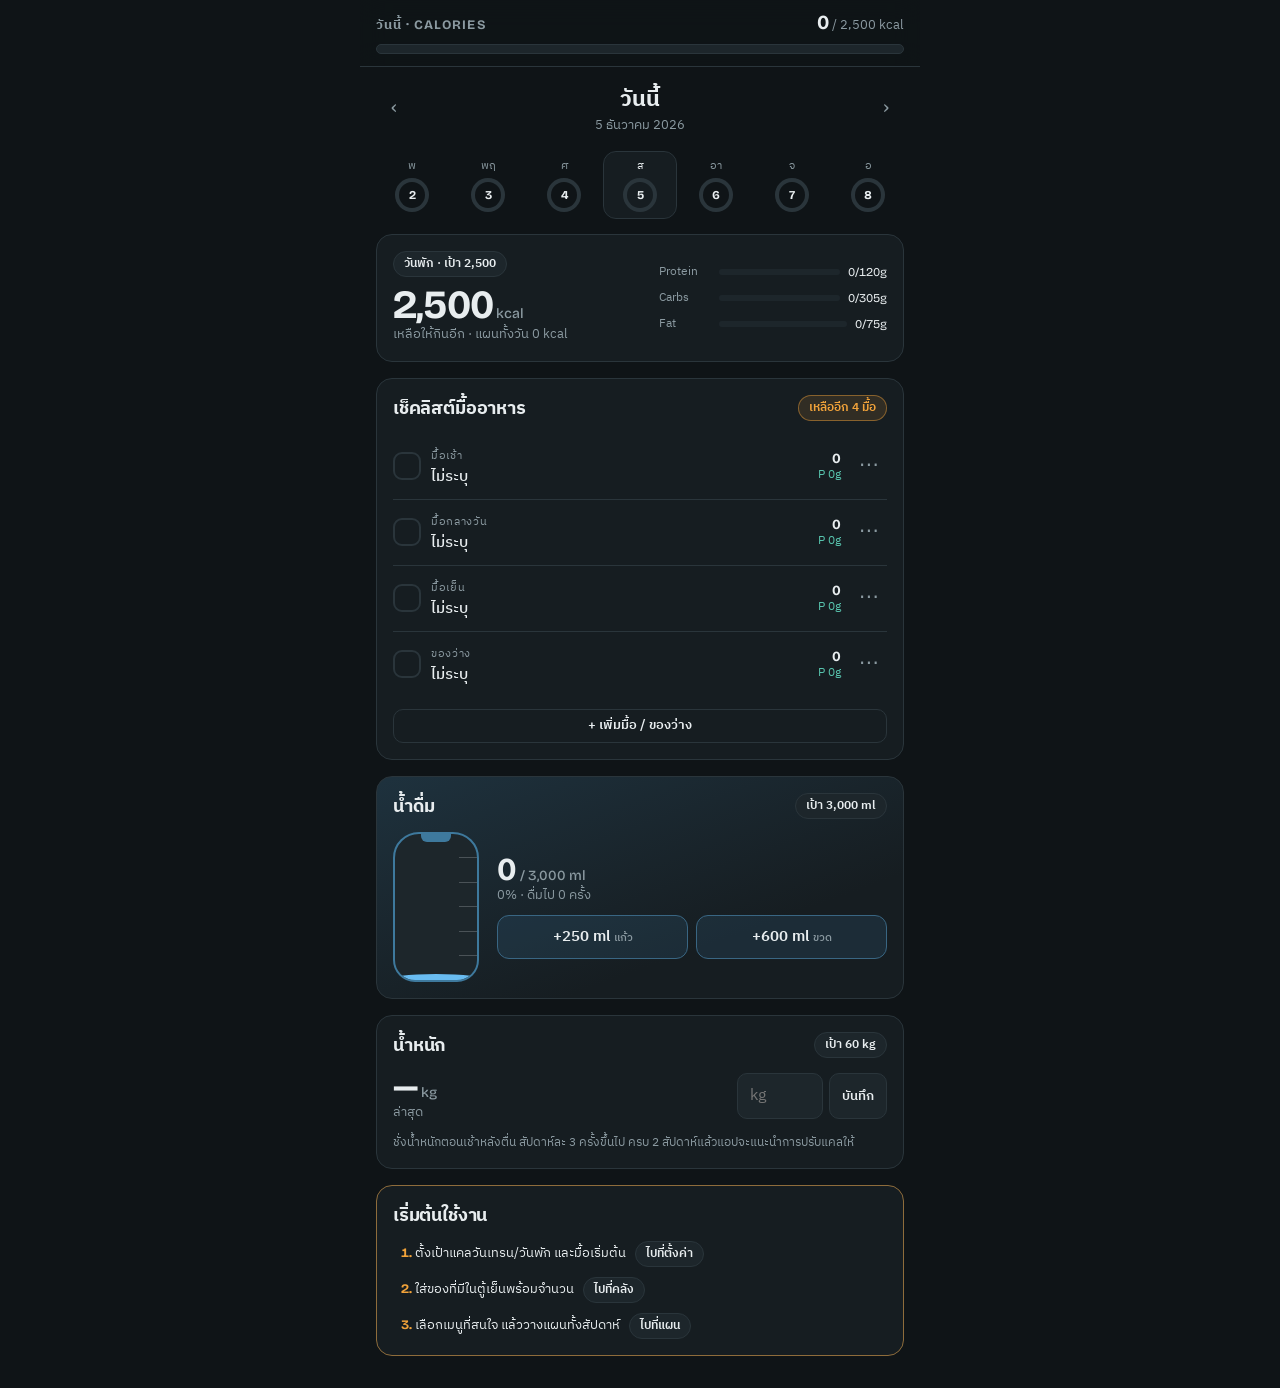
==== commit fc972eb5: "v2.2: iPhone fit (no input zoom, iframe width), plan page trimmed, sets per exercise, meal plan clea" ====
--- a/meal/index.html
+++ b/meal/index.html
@@ -2,7 +2,7 @@
 <html lang="th" data-mode="dark">
 <head>
 <meta charset="utf-8">
-<meta name="viewport" content="width=device-width, initial-scale=1, viewport-fit=cover">
+<meta name="viewport" content="width=device-width, initial-scale=1, maximum-scale=1, viewport-fit=cover">
 <meta name="theme-color" content="#0f1417" id="meta-theme">
 <title>Mick Meal Prep</title>
 <link rel="preconnect" href="https://fonts.googleapis.com">
@@ -31,6 +31,7 @@
 }
 *{box-sizing:border-box}
 html,body{height:100%}
+html,body{max-width:100%;overflow-x:clip}
 body{margin:0;background:var(--bg);color:var(--text);font:400 15px/1.5 var(--f-body);-webkit-tap-highlight-color:transparent;-webkit-text-size-adjust:100%}
 body.locked{overflow:hidden}
 h1,h2,h3{font-family:var(--f-display);font-weight:700;margin:0;text-wrap:balance;letter-spacing:-.01em}
@@ -688,9 +689,26 @@
   let data = null;
   try { data = JSON.parse(localStorage.getItem(LS_KEY) || 'null'); } catch (e) {}
   applyAll(data || SAMPLE());
+  clearOldPlanOnce();
   UI.loaded = true;
   $('#banner').innerHTML = msg ? `<div class="banner">${esc(msg)}</div>` : '';
   render();
+}
+/* Mick Fit v2.2: start the meal plan empty, once per device (Mick will plan it himself).
+   Removes the recipe on each default meal slot, and every planned meal from today on that isn't ticked
+   as eaten. Past days, meals already eaten, water, Meal Prep boxes, pantry and recipes are kept. */
+function clearOldPlanOnce() {
+  if (S.settings.planClearedV1) return;
+  (S.settings.slots || []).forEach(sl => { sl.recipeId = ''; });
+  const t = todayKey();
+  Object.keys(S.days).forEach(k => {
+    if (k < t) return;
+    const d = S.days[k];
+    d.entries = (d.entries || []).filter(e => e.done);
+    if (!d.entries.length && !num(d.water) && !d.mode) delete S.days[k];
+  });
+  S.settings.planClearedV1 = t;
+  saveLocal();
 }
 function applyAll(d) {
   S.settings = { ...clone(DEFAULT_SETTINGS), ...(d.settings || {}) };
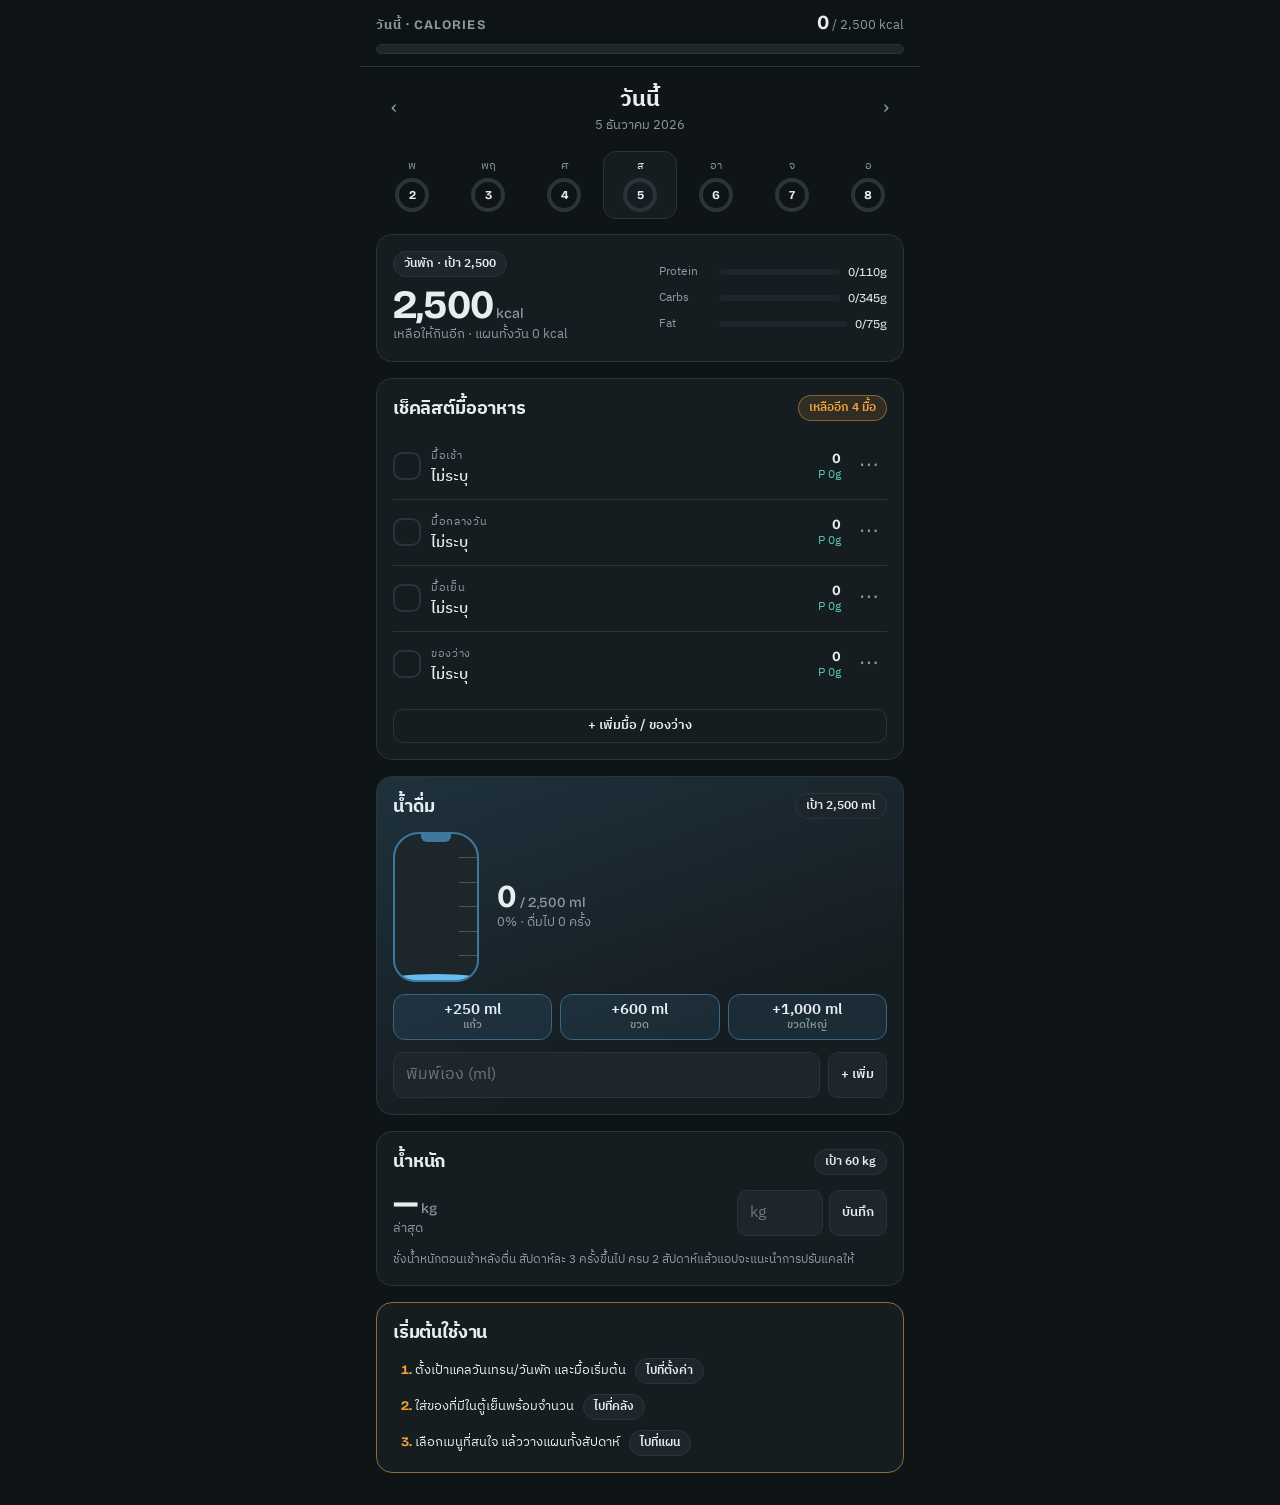
==== commit b7beb2cb: "v2.4: 3 water shortcuts + type-your-own; default targets 2,500 kcal (P110/C345/F75), water 2,500 ml " ====
--- a/meal/index.html
+++ b/meal/index.html
@@ -32,6 +32,7 @@
 *{box-sizing:border-box}
 html,body{height:100%}
 html,body{max-width:100%;overflow-x:clip}
+/* safe areas (Dynamic Island, home indicator) are handled by the Mick Fit shell; iOS still passes them into this frame, so top/bottom insets are 0px here */
 body{margin:0;background:var(--bg);color:var(--text);font:400 15px/1.5 var(--f-body);-webkit-tap-highlight-color:transparent;-webkit-text-size-adjust:100%}
 body.locked{overflow:hidden}
 h1,h2,h3{font-family:var(--f-display);font-weight:700;margin:0;text-wrap:balance;letter-spacing:-.01em}
@@ -46,7 +47,7 @@
 .sm{font-size:13px}
 
 .app{max-width:560px;margin:0 auto;min-height:100%;display:flex;flex-direction:column}
-.topbar{position:sticky;top:0;z-index:20;background:color-mix(in srgb,var(--bg) 90%,transparent);-webkit-backdrop-filter:blur(14px);backdrop-filter:blur(14px);padding:calc(env(safe-area-inset-top) + 10px) 16px 12px;border-bottom:1px solid var(--line);display:flex;flex-direction:column;gap:8px}
+.topbar{position:sticky;top:0;z-index:20;background:color-mix(in srgb,var(--bg) 90%,transparent);-webkit-backdrop-filter:blur(14px);backdrop-filter:blur(14px);padding:calc(0px + 10px) 16px 12px;border-bottom:1px solid var(--line);display:flex;flex-direction:column;gap:8px}
 .kbar-row{display:flex;justify-content:space-between;align-items:baseline;gap:12px}
 .brand{font:700 13px var(--f-display);letter-spacing:.08em;text-transform:uppercase;color:var(--muted)}
 .kbar-num{font-size:13px;color:var(--muted)}
@@ -127,7 +128,10 @@
 .bottle .marks i{display:block;height:1px;width:18px;margin-left:auto;background:color-mix(in srgb,var(--text) 22%,transparent)}
 .wnum{font:700 32px/1 var(--f-display);font-variant-numeric:tabular-nums}
 .wnum small{font-size:14px;color:var(--muted);font-weight:500}
-.wbtns{display:grid;grid-template-columns:1fr 1fr;gap:8px;margin-top:10px}
+.wbtns{display:grid;grid-template-columns:repeat(3,1fr);gap:8px}
+.wbtns .wbtn{display:flex;flex-direction:column;align-items:center;justify-content:center;gap:0;line-height:1.25;padding:6px 4px}
+.w-custom{display:flex;gap:8px}
+.w-custom input{flex:1;min-width:0}
 .wbtn{border:1px solid color-mix(in srgb,var(--water) 40%,var(--line));background:color-mix(in srgb,var(--water) 10%,transparent);color:var(--text);border-radius:12px;min-height:44px;font-weight:600}
 .wcustom{display:flex;gap:8px;margin-top:8px}
 .wcustom input{flex:1;min-width:0}
@@ -205,7 +209,7 @@
 @keyframes up{from{transform:translateY(24px);opacity:.6}to{transform:none;opacity:1}}
 #sheet>header{display:flex;justify-content:space-between;align-items:center;padding:14px 12px 10px 18px;border-bottom:1px solid var(--line)}
 #sheet-body{overflow-y:auto;padding:16px 18px;display:flex;flex-direction:column;gap:14px;-webkit-overflow-scrolling:touch}
-#sheet-foot{padding:12px 18px calc(12px + env(safe-area-inset-bottom));border-top:1px solid var(--line);display:flex;gap:8px}
+#sheet-foot{padding:12px 18px calc(12px + 0px);border-top:1px solid var(--line);display:flex;gap:8px}
 #sheet-foot:empty{display:none}
 #sheet-foot .btn{flex:1}
 
@@ -213,10 +217,10 @@
 #confirm[hidden]{display:none}
 #confirm .box{background:var(--surface);border:1px solid var(--line);border-radius:18px;padding:18px;max-width:340px;width:100%;display:flex;flex-direction:column;gap:14px}
 
-#viewer{position:fixed;inset:0;z-index:80;background:#000;overflow:auto;-webkit-overflow-scrolling:touch;padding:calc(env(safe-area-inset-top) + 52px) 0 calc(env(safe-area-inset-bottom) + 16px)}
+#viewer{position:fixed;inset:0;z-index:80;background:#000;overflow:auto;-webkit-overflow-scrolling:touch;padding:calc(0px + 52px) 0 calc(0px + 16px)}
 #viewer[hidden]{display:none}
 #viewer img{display:block;width:100%;max-width:900px;margin:0 auto}
-.viewer-x{position:fixed;top:calc(env(safe-area-inset-top) + 8px);right:12px;width:40px;height:40px;border-radius:50%;border:0;background:rgb(255 255 255 / .16);color:#fff;font-size:24px;z-index:81}
+.viewer-x{position:fixed;top:calc(0px + 8px);right:12px;width:40px;height:40px;border-radius:50%;border:0;background:rgb(255 255 255 / .16);color:#fff;font-size:24px;z-index:81}
 .item.has-img{grid-template-columns:72px 1fr auto;padding:10px;gap:4px 12px}
 .item.has-img .meta{margin-top:2px}
 .thumb{width:72px;height:72px;border-radius:10px;object-fit:cover;grid-row:span 1;background:var(--surface-2);display:block}
@@ -286,7 +290,7 @@
 #toast{position:fixed;left:50%;bottom:16px;transform:translate(-50%,20px);background:var(--text);color:var(--bg);padding:10px 16px;border-radius:12px;font-size:14px;font-weight:500;opacity:0;pointer-events:none;transition:.25s;z-index:70;max-width:calc(100% - 32px)}
 #toast.show{opacity:1;transform:translate(-50%,0)}
 
-nav.tabs{position:fixed;left:0;right:0;bottom:0;z-index:30;background:var(--surface);border-top:1px solid var(--line);padding:6px 8px calc(6px + env(safe-area-inset-bottom));display:flex;justify-content:center}
+nav.tabs{position:fixed;left:0;right:0;bottom:0;z-index:30;background:var(--surface);border-top:1px solid var(--line);padding:6px 8px calc(6px + 0px);display:flex;justify-content:center}
 nav.tabs .inner{width:100%;max-width:560px;display:grid;grid-template-columns:repeat(5,1fr)}
 .tab{border:0;background:transparent;color:var(--muted);display:flex;flex-direction:column;align-items:center;gap:2px;font:500 11px var(--f-body);padding:6px 0;border-radius:12px;position:relative}
 .tab svg{width:23px;height:23px}
@@ -356,8 +360,8 @@
 
 /* ---------- state ---------- */
 const DEFAULT_SETTINGS = {
-  kcal: 2800, protein: 120, carbs: 380, fat: 80, water: 3000, cup: 250, bottle: 600, theme: 'dark',
-  rest: { kcal: 2500, protein: 120, carbs: 305, fat: 75 }, trainDays: [0, 1, 2, 3, 5],
+  kcal: 2500, protein: 110, carbs: 345, fat: 75, water: 2500, cup: 250, bottle: 600, jug: 1000, theme: 'dark',
+  rest: { kcal: 2500, protein: 110, carbs: 345, fat: 75 }, trainDays: [0, 1, 2, 3, 5],
   goalKg: 60, gainRate: 0.25, favs: [], quick: [], filter: { minP: 0, maxKcal: 0, exclude: '', lowVeg: false },
   slots: [{ id: 's1', name: 'มื้อเช้า', recipeId: '' }, { id: 's2', name: 'มื้อกลางวัน', recipeId: '' }, { id: 's3', name: 'มื้อเย็น', recipeId: '' }]
 };
@@ -690,6 +694,7 @@
   try { data = JSON.parse(localStorage.getItem(LS_KEY) || 'null'); } catch (e) {}
   applyAll(data || SAMPLE());
   clearOldPlanOnce();
+  applyTargetsOnce();
   UI.loaded = true;
   $('#banner').innerHTML = msg ? `<div class="banner">${esc(msg)}</div>` : '';
   render();
@@ -708,6 +713,16 @@
     if (!d.entries.length && !num(d.water) && !d.mode) delete S.days[k];
   });
   S.settings.planClearedV1 = t;
+  saveLocal();
+}
+/* Mick Fit v2.4: targets agreed Nov 2026 (52 kg, 168 cm, uses ~2,000 kcal/day): 2,500 kcal every day,
+   P 110 / C 345 / F 75 g, water 2,500 ml. Written once over the saved settings; editable afterwards. */
+function applyTargetsOnce() {
+  const st = S.settings;
+  if (st.targetsV2) return;
+  Object.assign(st, { kcal: 2500, protein: 110, carbs: 345, fat: 75, water: 2500, goalKg: 60, gainRate: 0.25 });
+  st.rest = { kcal: 2500, protein: 110, carbs: 345, fat: 75 };
+  st.targetsV2 = todayKey();
   saveLocal();
 }
 function applyAll(d) {
@@ -840,13 +855,15 @@
       <div>
         <div class="wnum">${fmt(day.water || 0)}<small> / ${fmt(wt)} ml</small></div>
         <div class="muted sm">${Math.round(wp)}% · ดื่มไป ${(day.waterLog || []).length} ครั้ง</div>
-        <div class="wbtns">
-          <button class="wbtn" data-act="water-add" data-ml="${num(st.cup) || 250}">+${fmt(st.cup || 250)} ml <small>แก้ว</small></button>
-          <button class="wbtn" data-act="water-add" data-ml="${num(st.bottle) || 600}">+${fmt(st.bottle || 600)} ml <small>ขวด</small></button>
-        </div>
         ${(day.waterLog || []).length ? '<button class="btn ghost sm" data-act="water-undo" style="margin-top:8px">ย้อนกลับครั้งล่าสุด</button>' : ''}
       </div>
     </div>
+    <div class="wbtns">
+      <button class="wbtn" data-act="water-add" data-ml="${num(st.cup) || 250}">+${fmt(st.cup || 250)} ml <small>แก้ว</small></button>
+      <button class="wbtn" data-act="water-add" data-ml="${num(st.bottle) || 600}">+${fmt(st.bottle || 600)} ml <small>ขวด</small></button>
+      <button class="wbtn" data-act="water-add" data-ml="${num(st.jug) || 1000}">+${fmt(st.jug || 1000)} ml <small>ขวดใหญ่</small></button>
+    </div>
+    <div class="w-custom"><input id="water-ml" type="number" inputmode="numeric" min="1" max="3000" step="1" placeholder="พิมพ์เอง (ml)" aria-label="ปริมาณน้ำที่ดื่ม (ml)"><button class="btn sm" data-act="water-custom">+ เพิ่ม</button></div>
   </section>
   ${weightCard()}
   ${onboardCard()}`;
@@ -1062,7 +1079,7 @@
     <p class="hint" style="margin:0">ช่วงเพิ่มกล้าม อัตราที่นิยมคือประมาณ 0.25–0.5 kg ต่อสัปดาห์</p>
   </section>
   <section class="card"><h2>น้ำดื่ม</h2>
-    <div class="grid2">${cf('เป้าต่อวัน', 'water', 'ml')}${cf('แก้ว', 'cup', 'ml')}${cf('ขวด', 'bottle', 'ml')}</div>
+    <div class="grid2">${cf('เป้าต่อวัน', 'water', 'ml')}${cf('แก้ว', 'cup', 'ml')}${cf('ขวด', 'bottle', 'ml')}${cf('ขวดใหญ่', 'jug', 'ml')}</div>
   </section>
   <section class="card"><h2>ของกินด่วน</h2>
     ${(st.quick || []).length ? `<div>${st.quick.map((x, i) => `<div class="stock-row"><span>${esc(x.name)} <span class="muted sm num">${fmt(x.kcal)} kcal · P ${fmt(x.protein)}g</span></span><button class="icon-btn" data-act="quick-del" data-i="${i}" aria-label="ลบ ${esc(x.name)}">×</button></div>`).join('')}</div>` : '<p class="hint" style="margin:0">ยังไม่มี เพิ่มได้ตอนเพิ่มมื้อแบบกำหนดเอง แล้วติ๊ก “บันทึกเป็นของกินด่วน”</p>'}
@@ -1429,6 +1446,7 @@
   'quick-del': el => { S.settings.quick.splice(+el.dataset.i, 1); save('settings'); render(); },
   'entry-del': () => ask('ลบมื้อนี้ออกจากวันนี้?', () => { sheet.onDelete(sheet.draft); closeSheet(); }),
   'water-add': el => { const day = ensureDay(UI.sel), ml = num(el.dataset.ml); day.water = num(day.water) + ml; (day.waterLog = day.waterLog || []).push(ml); save('day:' + UI.sel); render(); },
+  'water-custom': () => { const inp = $('#water-ml'), ml = Math.round(num(inp && inp.value)); if (ml < 1 || ml > 3000) { toast('ใส่ปริมาณน้ำ 1–3,000 ml'); return; } A['water-add']({ dataset: { ml } }); toast(`เพิ่มน้ำ ${fmt(ml)} ml แล้ว`); },
   'water-undo': () => { const day = ensureDay(UI.sel); const ml = (day.waterLog || []).pop(); if (ml == null) return; day.water = Math.max(0, num(day.water) - ml); save('day:' + UI.sel); render(); },
   'open-recipe': el => openRecipe(el.dataset.id),
   cat: el => { UI.cat = el.dataset.cat; render(); },
@@ -1519,7 +1537,7 @@
   if (e.target.id === 'img-file' && e.target.files[0]) { uploadRecipeImage(e.target.files[0]); return; }
   if (e.target.id === 'import-file' && e.target.files[0]) { const r = new FileReader(); r.onload = () => { $('#import-box').value = r.result; }; r.readAsText(e.target.files[0]); }
 });
-document.addEventListener('keydown', e => { if (e.key === 'Escape') { if (!$('#viewer').hidden) A['viewer-close'](); else if (!$('#confirm').hidden) A['confirm-no'](); else if (sheet) closeSheet(); } if (e.key === 'Enter' && e.target.id === 'weight-kg') A['weight-save'](); });
+document.addEventListener('keydown', e => { if (e.key === 'Escape') { if (!$('#viewer').hidden) A['viewer-close'](); else if (!$('#confirm').hidden) A['confirm-no'](); else if (sheet) closeSheet(); } if (e.key === 'Enter' && e.target.id === 'weight-kg') A['weight-save'](); if (e.key === 'Enter' && e.target.id === 'water-ml') A['water-custom'](); });
 const fromHash = () => { let h = location.hash.slice(1); if (h === 'prep') { h = 'plan'; UI.planSeg = 'prep'; } if (TABS.some(t => t[0] === h)) UI.tab = h; };
 window.addEventListener('hashchange', () => { fromHash(); if (!sheet) render(); });
 // Training screens change the program (train/rest days) and body weight; "storage" fires here when they do.
